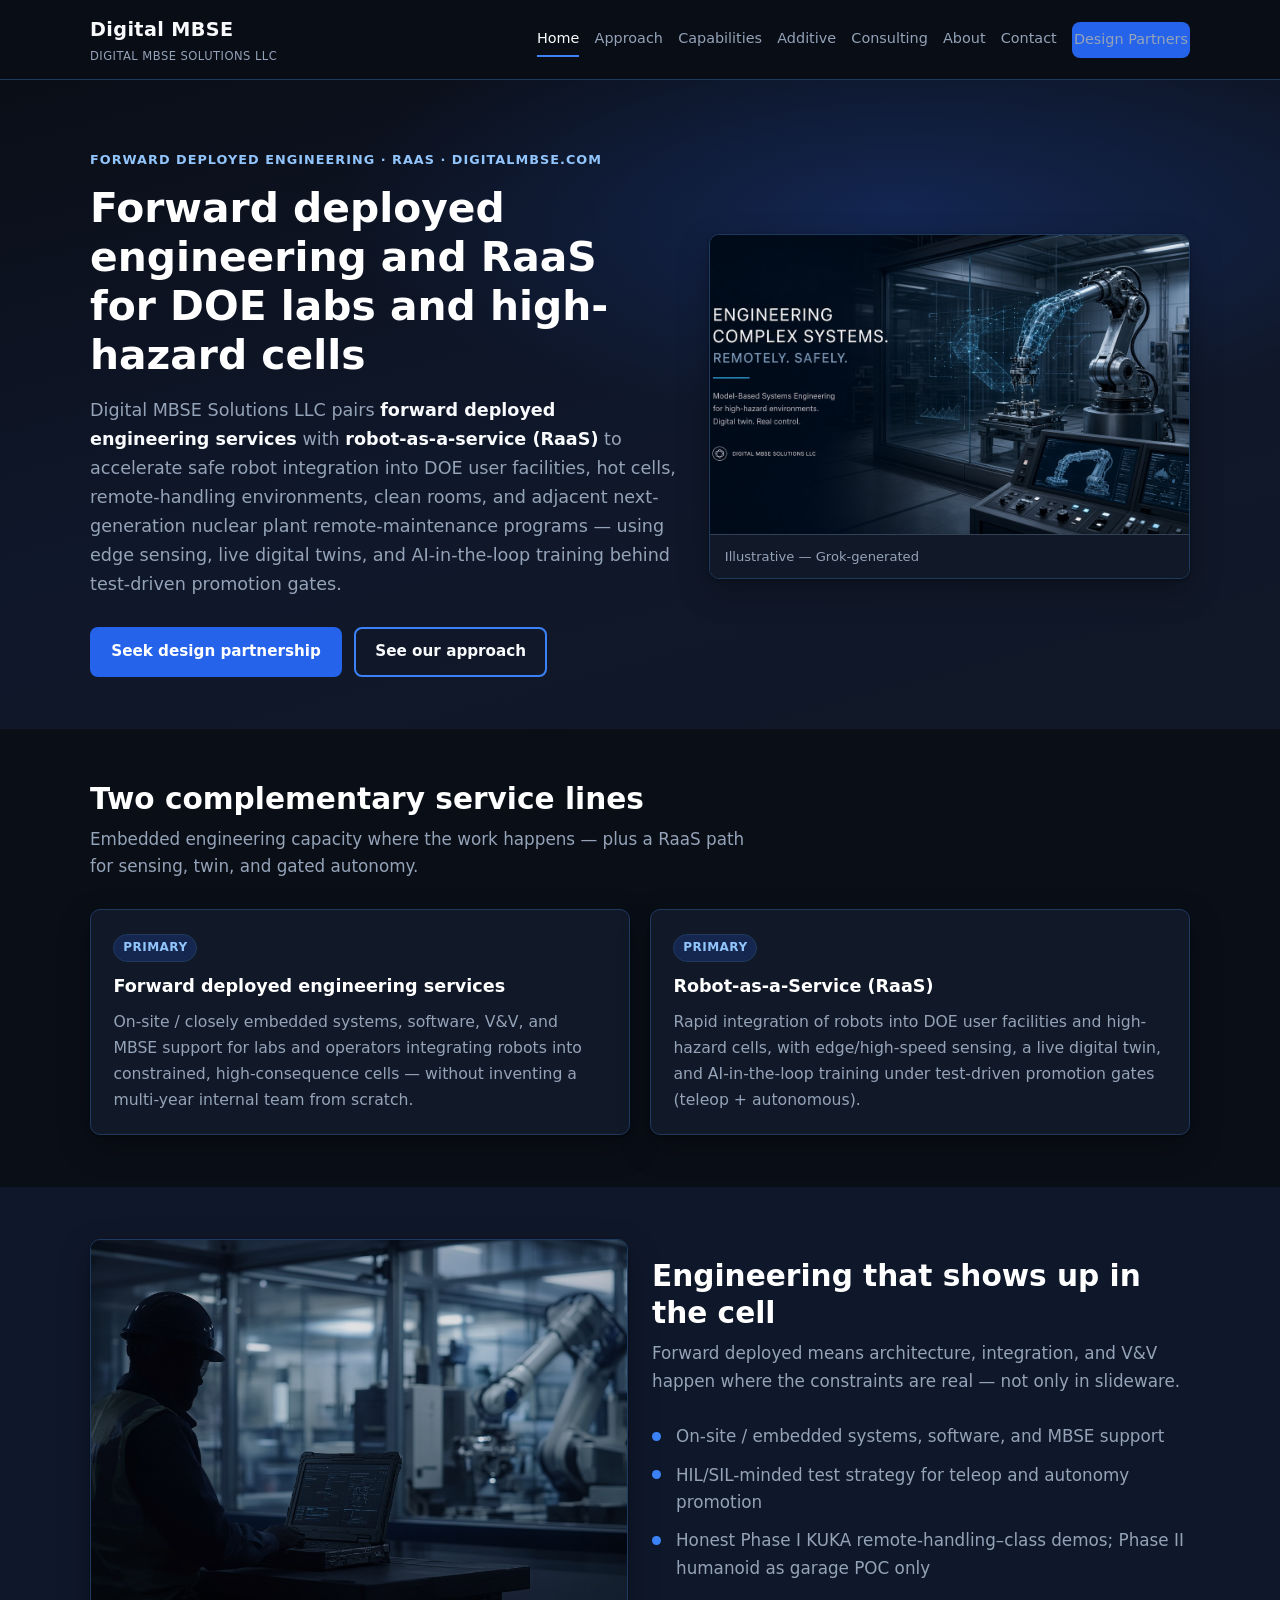
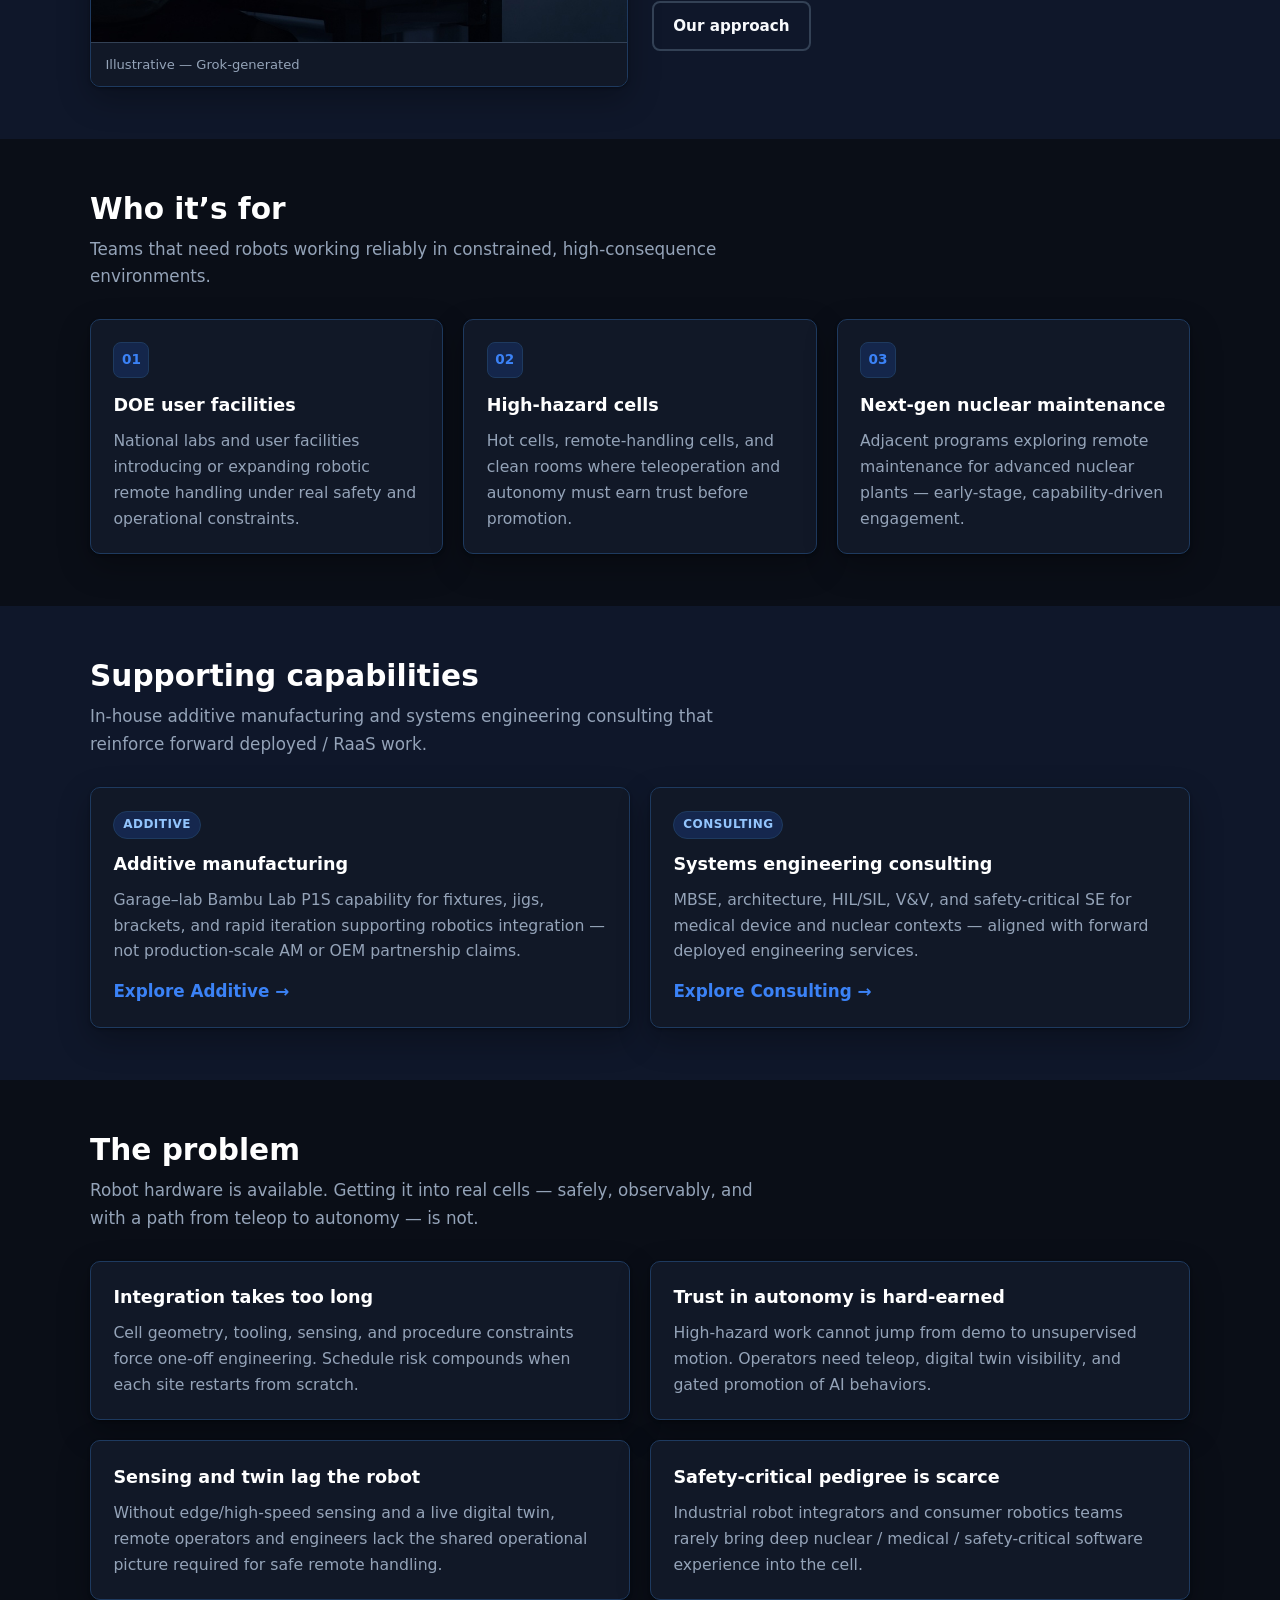
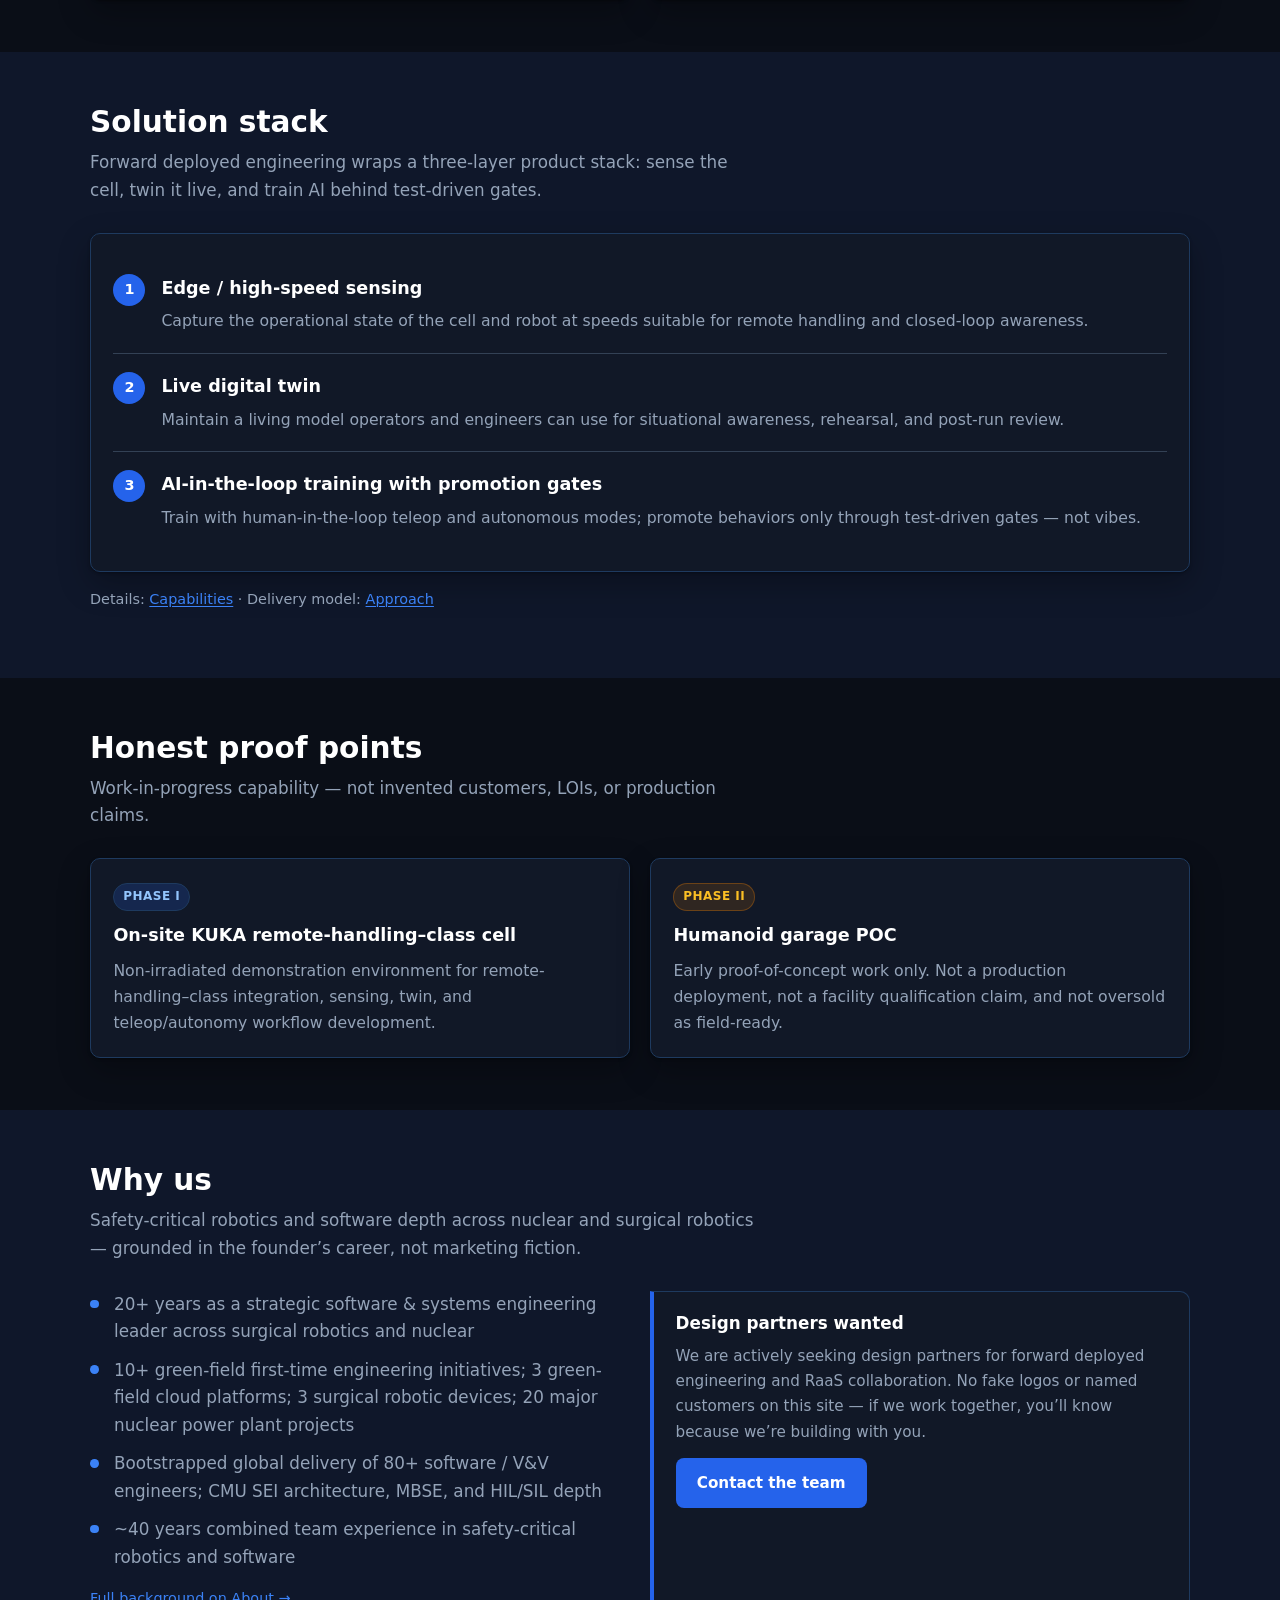
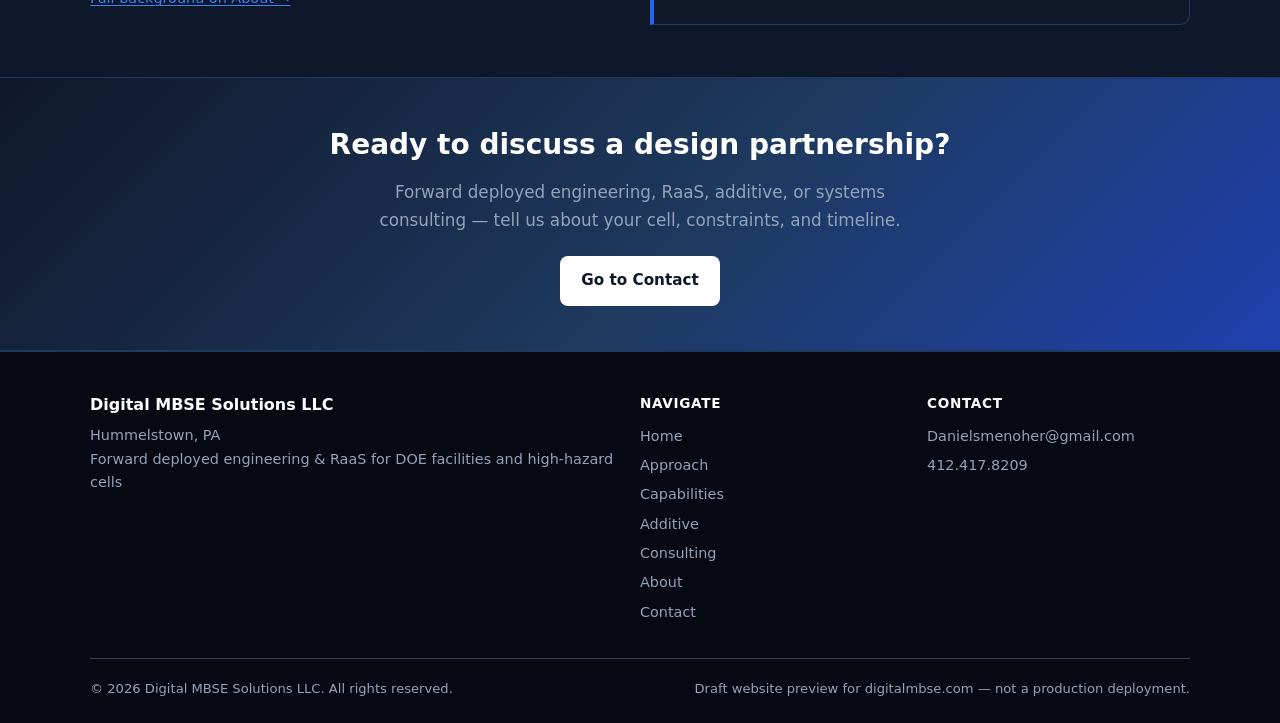
==== index.html @ e3343131 "Initial Digital MBSE Solutions site" ====
<!DOCTYPE html>
<html lang="en">
<head>
  <meta charset="utf-8">
  <meta name="viewport" content="width=device-width, initial-scale=1">
  <meta name="description" content="Digital MBSE Solutions LLC — forward deployed engineering services and robot-as-a-service for DOE user facilities and high-hazard cells.">
  <title>Digital MBSE | Forward Deployed Engineering &amp; RaaS</title>
  <link rel="stylesheet" href="css/styles.css">
</head>
<body>
  <a class="skip-link" href="#main">Skip to content</a>

  <header class="site-header">
    <div class="container header-inner">
      <a class="logo" href="index.html">
        <span class="logo-mark">Digital MBSE</span>
        <span class="logo-sub">Digital MBSE Solutions LLC</span>
      </a>
      <nav class="nav" aria-label="Primary">
        <a href="index.html" aria-current="page">Home</a>
        <a href="approach.html">Approach</a>
        <a href="capabilities.html">Capabilities</a>
        <a href="additive-manufacturing.html">Additive</a>
        <a href="systems-consulting.html">Consulting</a>
        <a href="about.html">About</a>
        <a href="contact.html">Contact</a>
        <a class="btn btn-primary btn-header" href="contact.html">Design Partners</a>
      </nav>
    </div>
  </header>

  <main id="main">
    <section class="hero">
      <div class="container hero-layout">
        <div>
          <p class="hero-eyebrow">Forward Deployed Engineering · RaaS · digitalmbse.com</p>
          <h1>Forward deployed engineering and RaaS for DOE labs and high-hazard cells</h1>
          <p class="hero-lead">
            Digital MBSE Solutions LLC pairs <strong>forward deployed engineering services</strong> with
            <strong>robot-as-a-service (RaaS)</strong> to accelerate safe robot integration into DOE user
            facilities, hot cells, remote-handling environments, clean rooms, and adjacent next-generation
            nuclear plant remote-maintenance programs — using edge sensing, live digital twins, and
            AI-in-the-loop training behind test-driven promotion gates.
          </p>
          <div class="hero-actions">
            <a class="btn btn-primary" href="contact.html">Seek design partnership</a>
            <a class="btn btn-secondary" href="approach.html">See our approach</a>
          </div>
        </div>
        <figure class="media">
          <img src="images/hero-raas-cell.png" alt="Illustrative remote-handling cell with robotic arm and sensing for RaaS integration">
          <figcaption>Illustrative — Grok-generated</figcaption>
        </figure>
      </div>
    </section>

    <section class="section" aria-labelledby="value-heading">
      <div class="container">
        <div class="section-header">
          <h2 id="value-heading">Two complementary service lines</h2>
          <p>Embedded engineering capacity where the work happens — plus a RaaS path for sensing, twin, and gated autonomy.</p>
        </div>
        <div class="grid-2">
          <article class="card">
            <span class="pill">Primary</span>
            <h3>Forward deployed engineering services</h3>
            <p>On-site / closely embedded systems, software, V&amp;V, and MBSE support for labs and operators integrating robots into constrained, high-consequence cells — without inventing a multi-year internal team from scratch.</p>
          </article>
          <article class="card">
            <span class="pill">Primary</span>
            <h3>Robot-as-a-Service (RaaS)</h3>
            <p>Rapid integration of robots into DOE user facilities and high-hazard cells, with edge/high-speed sensing, a live digital twin, and AI-in-the-loop training under test-driven promotion gates (teleop + autonomous).</p>
          </article>
        </div>
      </div>
    </section>

    <section class="section section-alt" aria-labelledby="fde-heading">
      <div class="container media-split">
        <figure class="media media-tall">
          <img src="images/forward-deployed-engineering.png" alt="Illustrative forward deployed engineer working alongside operators at a robotics cell">
          <figcaption>Illustrative — Grok-generated</figcaption>
        </figure>
        <div>
          <div class="section-header">
            <h2 id="fde-heading">Engineering that shows up in the cell</h2>
            <p>Forward deployed means architecture, integration, and V&amp;V happen where the constraints are real — not only in slideware.</p>
          </div>
          <ul class="list-check">
            <li>On-site / embedded systems, software, and MBSE support</li>
            <li>HIL/SIL-minded test strategy for teleop and autonomy promotion</li>
            <li>Honest Phase I KUKA remote-handling–class demos; Phase II humanoid as garage POC only</li>
          </ul>
          <p style="margin-top:1.15rem;"><a class="btn btn-outline" href="approach.html">Our approach</a></p>
        </div>
      </div>
    </section>

    <section class="section" aria-labelledby="who-heading">
      <div class="container">
        <div class="section-header">
          <h2 id="who-heading">Who it’s for</h2>
          <p>Teams that need robots working reliably in constrained, high-consequence environments.</p>
        </div>
        <div class="grid-3">
          <article class="card">
            <div class="card-icon" aria-hidden="true">01</div>
            <h3>DOE user facilities</h3>
            <p>National labs and user facilities introducing or expanding robotic remote handling under real safety and operational constraints.</p>
          </article>
          <article class="card">
            <div class="card-icon" aria-hidden="true">02</div>
            <h3>High-hazard cells</h3>
            <p>Hot cells, remote-handling cells, and clean rooms where teleoperation and autonomy must earn trust before promotion.</p>
          </article>
          <article class="card">
            <div class="card-icon" aria-hidden="true">03</div>
            <h3>Next-gen nuclear maintenance</h3>
            <p>Adjacent programs exploring remote maintenance for advanced nuclear plants — early-stage, capability-driven engagement.</p>
          </article>
        </div>
      </div>
    </section>

    <section class="section section-alt" aria-labelledby="extend-heading">
      <div class="container">
        <div class="section-header">
          <h2 id="extend-heading">Supporting capabilities</h2>
          <p>In-house additive manufacturing and systems engineering consulting that reinforce forward deployed / RaaS work.</p>
        </div>
        <div class="grid-2">
          <article class="card">
            <span class="pill">Additive</span>
            <h3>Additive manufacturing</h3>
            <p>Garage–lab Bambu Lab P1S capability for fixtures, jigs, brackets, and rapid iteration supporting robotics integration — not production-scale AM or OEM partnership claims.</p>
            <a class="card-link" href="additive-manufacturing.html">Explore Additive →</a>
          </article>
          <article class="card">
            <span class="pill">Consulting</span>
            <h3>Systems engineering consulting</h3>
            <p>MBSE, architecture, HIL/SIL, V&amp;V, and safety-critical SE for medical device and nuclear contexts — aligned with forward deployed engineering services.</p>
            <a class="card-link" href="systems-consulting.html">Explore Consulting →</a>
          </article>
        </div>
      </div>
    </section>

    <section class="section" aria-labelledby="problem-heading">
      <div class="container">
        <div class="section-header">
          <h2 id="problem-heading">The problem</h2>
          <p>Robot hardware is available. Getting it into real cells — safely, observably, and with a path from teleop to autonomy — is not.</p>
        </div>
        <div class="grid-2">
          <div class="card">
            <h3>Integration takes too long</h3>
            <p>Cell geometry, tooling, sensing, and procedure constraints force one-off engineering. Schedule risk compounds when each site restarts from scratch.</p>
          </div>
          <div class="card">
            <h3>Trust in autonomy is hard-earned</h3>
            <p>High-hazard work cannot jump from demo to unsupervised motion. Operators need teleop, digital twin visibility, and gated promotion of AI behaviors.</p>
          </div>
          <div class="card">
            <h3>Sensing and twin lag the robot</h3>
            <p>Without edge/high-speed sensing and a live digital twin, remote operators and engineers lack the shared operational picture required for safe remote handling.</p>
          </div>
          <div class="card">
            <h3>Safety-critical pedigree is scarce</h3>
            <p>Industrial robot integrators and consumer robotics teams rarely bring deep nuclear / medical / safety-critical software experience into the cell.</p>
          </div>
        </div>
      </div>
    </section>

    <section class="section section-alt" aria-labelledby="solution-heading">
      <div class="container">
        <div class="section-header">
          <h2 id="solution-heading">Solution stack</h2>
          <p>Forward deployed engineering wraps a three-layer product stack: sense the cell, twin it live, and train AI behind test-driven gates.</p>
        </div>
        <div class="card">
          <div class="stack-row">
            <div class="stack-num">1</div>
            <div>
              <h3>Edge / high-speed sensing</h3>
              <p>Capture the operational state of the cell and robot at speeds suitable for remote handling and closed-loop awareness.</p>
            </div>
          </div>
          <div class="stack-row">
            <div class="stack-num">2</div>
            <div>
              <h3>Live digital twin</h3>
              <p>Maintain a living model operators and engineers can use for situational awareness, rehearsal, and post-run review.</p>
            </div>
          </div>
          <div class="stack-row">
            <div class="stack-num">3</div>
            <div>
              <h3>AI-in-the-loop training with promotion gates</h3>
              <p>Train with human-in-the-loop teleop and autonomous modes; promote behaviors only through test-driven gates — not vibes.</p>
            </div>
          </div>
        </div>
        <p class="muted small" style="margin-top:1rem;">
          Details: <a href="capabilities.html">Capabilities</a> · Delivery model: <a href="approach.html">Approach</a>
        </p>
      </div>
    </section>

    <section class="section" aria-labelledby="proof-heading">
      <div class="container">
        <div class="section-header">
          <h2 id="proof-heading">Honest proof points</h2>
          <p>Work-in-progress capability — not invented customers, LOIs, or production claims.</p>
        </div>
        <div class="grid-2">
          <article class="card">
            <span class="pill">Phase I</span>
            <h3>On-site KUKA remote-handling–class cell</h3>
            <p>Non-irradiated demonstration environment for remote-handling–class integration, sensing, twin, and teleop/autonomy workflow development.</p>
          </article>
          <article class="card">
            <span class="pill pill-amber">Phase II</span>
            <h3>Humanoid garage POC</h3>
            <p>Early proof-of-concept work only. Not a production deployment, not a facility qualification claim, and not oversold as field-ready.</p>
          </article>
        </div>
      </div>
    </section>

    <section class="section section-alt" aria-labelledby="why-heading">
      <div class="container">
        <div class="section-header">
          <h2 id="why-heading">Why us</h2>
          <p>Safety-critical robotics and software depth across nuclear and surgical robotics — grounded in the founder’s career, not marketing fiction.</p>
        </div>
        <div class="grid-2">
          <div>
            <ul class="list-check">
              <li>20+ years as a strategic software &amp; systems engineering leader across surgical robotics and nuclear</li>
              <li>10+ green-field first-time engineering initiatives; 3 green-field cloud platforms; 3 surgical robotic devices; 20 major nuclear power plant projects</li>
              <li>Bootstrapped global delivery of 80+ software / V&amp;V engineers; CMU SEI architecture, MBSE, and HIL/SIL depth</li>
              <li>~40 years combined team experience in safety-critical robotics and software</li>
            </ul>
            <p class="muted small" style="margin-top:1rem;"><a href="about.html">Full background on About →</a></p>
          </div>
          <div class="callout">
            <h3>Design partners wanted</h3>
            <p>We are actively seeking design partners for forward deployed engineering and RaaS collaboration. No fake logos or named customers on this site — if we work together, you’ll know because we’re building with you.</p>
            <p style="margin-top:0.85rem;"><a class="btn btn-primary" href="contact.html">Contact the team</a></p>
          </div>
        </div>
      </div>
    </section>

    <section class="cta-band" aria-labelledby="cta-heading">
      <div class="container">
        <h2 id="cta-heading">Ready to discuss a design partnership?</h2>
        <p>Forward deployed engineering, RaaS, additive, or systems consulting — tell us about your cell, constraints, and timeline.</p>
        <a class="btn btn-primary" href="contact.html">Go to Contact</a>
      </div>
    </section>
  </main>

  <footer class="site-footer">
    <div class="container">
      <div class="footer-grid">
        <div class="footer-brand">
          <strong>Digital MBSE Solutions LLC</strong>
          Hummelstown, PA<br>
          Forward deployed engineering &amp; RaaS for DOE facilities and high-hazard cells
        </div>
        <div>
          <p class="footer-heading">Navigate</p>
          <ul class="footer-nav">
            <li><a href="index.html">Home</a></li>
            <li><a href="approach.html">Approach</a></li>
            <li><a href="capabilities.html">Capabilities</a></li>
            <li><a href="additive-manufacturing.html">Additive</a></li>
            <li><a href="systems-consulting.html">Consulting</a></li>
            <li><a href="about.html">About</a></li>
            <li><a href="contact.html">Contact</a></li>
          </ul>
        </div>
        <div>
          <p class="footer-heading">Contact</p>
          <ul class="footer-nav">
            <li><a href="mailto:Danielsmenoher@gmail.com">Danielsmenoher@gmail.com</a></li>
            <li><a href="tel:+14124178209">412.417.8209</a></li>
          </ul>
        </div>
      </div>
      <div class="footer-bottom">
        <span>&copy; 2026 Digital MBSE Solutions LLC. All rights reserved.</span>
        <span>Draft website preview for digitalmbse.com — not a production deployment.</span>
      </div>
    </div>
  </footer>
</body>
</html>
---- css/styles.css ----
/* Digital MBSE Solutions LLC — blue / black / white B2B theme */
:root {
  --bg: #0a0e17;
  --bg-alt: #0f172a;
  --surface: #111827;
  --surface-raised: #1e293b;
  --text: #f8fafc;
  --text-muted: #94a3b8;
  --accent: #2563eb;
  --accent-bright: #3b82f6;
  --accent-hover: #1d4ed8;
  --border: #1e3a5f;
  --border-soft: #334155;
  --white: #ffffff;
  --radius: 10px;
  --shadow: 0 1px 3px rgba(0, 0, 0, 0.35), 0 12px 32px rgba(0, 0, 0, 0.28);
  --max: 1100px;
  --font: "Segoe UI", system-ui, -apple-system, BlinkMacSystemFont, "Helvetica Neue", Arial, sans-serif;
}

*, *::before, *::after { box-sizing: border-box; }

html { scroll-behavior: smooth; }

body {
  margin: 0;
  font-family: var(--font);
  color: var(--text);
  background: var(--bg);
  line-height: 1.65;
  font-size: 1.05rem;
  -webkit-font-smoothing: antialiased;
}

img { max-width: 100%; height: auto; display: block; }

a { color: var(--accent-bright); text-decoration-thickness: 1px; text-underline-offset: 2px; }
a:hover { color: #60a5fa; }

.skip-link {
  position: absolute;
  left: -9999px;
  top: 0;
  background: var(--accent);
  color: var(--white);
  padding: 0.5rem 1rem;
  z-index: 1000;
}
.skip-link:focus { left: 1rem; top: 1rem; }

.container {
  width: min(100% - 2rem, var(--max));
  margin-inline: auto;
}

/* Header */
.site-header {
  background: rgba(10, 14, 23, 0.92);
  backdrop-filter: blur(10px);
  color: var(--text);
  position: sticky;
  top: 0;
  z-index: 100;
  border-bottom: 1px solid var(--border);
}

.header-inner {
  display: flex;
  align-items: center;
  justify-content: space-between;
  gap: 1rem;
  padding: 0.85rem 0;
  flex-wrap: wrap;
}

.logo {
  display: flex;
  flex-direction: column;
  gap: 0.1rem;
  text-decoration: none;
  color: var(--text);
}
.logo:hover { color: var(--text); }
.logo-mark {
  font-weight: 700;
  font-size: 1.2rem;
  letter-spacing: 0.02em;
}
.logo-sub {
  font-size: 0.72rem;
  color: var(--text-muted);
  letter-spacing: 0.04em;
  text-transform: uppercase;
}

.nav {
  display: flex;
  align-items: center;
  gap: 0.25rem 0.95rem;
  flex-wrap: wrap;
}
.nav a {
  color: var(--text-muted);
  text-decoration: none;
  font-size: 0.9rem;
  font-weight: 500;
  padding: 0.25rem 0;
  border-bottom: 2px solid transparent;
}
.nav a:hover,
.nav a[aria-current="page"] {
  color: var(--text);
  border-bottom-color: var(--accent-bright);
}

.btn {
  display: inline-flex;
  align-items: center;
  justify-content: center;
  gap: 0.4rem;
  padding: 0.65rem 1.2rem;
  border-radius: 8px;
  font-weight: 600;
  font-size: 0.95rem;
  text-decoration: none;
  border: 2px solid transparent;
  cursor: pointer;
  transition: background 0.15s, color 0.15s, border-color 0.15s;
  font-family: inherit;
}
.btn-primary {
  background: var(--accent);
  color: var(--white);
}
.btn-primary:hover {
  background: var(--accent-hover);
  color: var(--white);
}
.btn-secondary {
  background: transparent;
  color: var(--text);
  border-color: var(--accent-bright);
}
.btn-secondary:hover {
  background: rgba(59, 130, 246, 0.12);
  color: var(--text);
  border-color: #60a5fa;
}
.btn-outline {
  background: transparent;
  color: var(--text);
  border-color: var(--border-soft);
}
.btn-outline:hover {
  border-color: var(--accent-bright);
  color: var(--accent-bright);
}
.btn-header {
  padding: 0.45rem 0.9rem;
  font-size: 0.85rem;
}

/* Hero */
.hero {
  background:
    radial-gradient(ellipse 80% 60% at 70% 20%, rgba(37, 99, 235, 0.22), transparent 55%),
    linear-gradient(165deg, #0a0e17 0%, #0f172a 50%, #111827 100%);
  color: var(--text);
  padding: 3.5rem 0 3.25rem;
}
.hero-layout {
  display: grid;
  grid-template-columns: 1.1fr 0.9fr;
  gap: 2rem;
  align-items: center;
}
.hero-eyebrow {
  display: inline-block;
  font-size: 0.8rem;
  font-weight: 600;
  letter-spacing: 0.08em;
  text-transform: uppercase;
  color: #93c5fd;
  margin-bottom: 0.85rem;
}
.hero h1 {
  margin: 0 0 1rem;
  font-size: clamp(1.85rem, 4vw, 2.55rem);
  line-height: 1.2;
  font-weight: 700;
  color: var(--white);
  max-width: 20ch;
}
.hero-lead {
  font-size: 1.1rem;
  color: var(--text-muted);
  max-width: 42rem;
  margin: 0 0 1.75rem;
}
.hero-lead strong { color: var(--text); }
.hero-actions {
  display: flex;
  flex-wrap: wrap;
  gap: 0.75rem;
}

/* Media / figures */
.media {
  margin: 0;
  background: var(--surface);
  border: 1px solid var(--border);
  border-radius: var(--radius);
  overflow: hidden;
  box-shadow: var(--shadow);
}
.media img {
  width: 100%;
  height: auto;
  display: block;
  object-fit: cover;
  aspect-ratio: 16 / 10;
  background: var(--surface-raised);
}
.media figcaption {
  padding: 0.65rem 0.9rem;
  font-size: 0.82rem;
  color: var(--text-muted);
  border-top: 1px solid var(--border-soft);
  background: var(--surface);
}
.media-tall img { aspect-ratio: 4 / 3; }
.media-square img { aspect-ratio: 1 / 1; }

.gallery {
  display: grid;
  grid-template-columns: repeat(3, 1fr);
  gap: 1.15rem;
}
.gallery .media img { aspect-ratio: 4 / 3; }

.media-split {
  display: grid;
  grid-template-columns: 1fr 1fr;
  gap: 1.5rem;
  align-items: center;
}
.media-split.reverse > :first-child { order: 2; }

/* Sections */
.section {
  padding: 3.25rem 0;
}
.section-alt { background: var(--bg-alt); }
.section-surface { background: var(--surface); }

.section-header {
  margin-bottom: 1.75rem;
  max-width: 42rem;
}
.section-header h2 {
  margin: 0 0 0.5rem;
  font-size: clamp(1.45rem, 2.5vw, 1.85rem);
  color: var(--white);
  line-height: 1.25;
}
.section-header p {
  margin: 0;
  color: var(--text-muted);
}

.muted { color: var(--text-muted); }
.small { font-size: 0.9rem; }

/* Cards / grids */
.grid-2 {
  display: grid;
  grid-template-columns: repeat(2, 1fr);
  gap: 1.25rem;
}
.grid-3 {
  display: grid;
  grid-template-columns: repeat(3, 1fr);
  gap: 1.25rem;
}

.card {
  background: var(--surface);
  border: 1px solid var(--border);
  border-radius: var(--radius);
  padding: 1.35rem 1.4rem;
  box-shadow: var(--shadow);
}
.card h3 {
  margin: 0 0 0.5rem;
  font-size: 1.1rem;
  color: var(--white);
}
.card p { margin: 0; color: var(--text-muted); font-size: 0.98rem; }
.card a.card-link {
  display: inline-block;
  margin-top: 0.85rem;
  font-weight: 600;
  text-decoration: none;
}
.card a.card-link:hover { text-decoration: underline; }
.card .card-icon {
  width: 2.25rem;
  height: 2.25rem;
  border-radius: 8px;
  background: rgba(37, 99, 235, 0.18);
  color: var(--accent-bright);
  display: flex;
  align-items: center;
  justify-content: center;
  font-weight: 700;
  font-size: 0.85rem;
  margin-bottom: 0.85rem;
  border: 1px solid var(--border);
}

.list-check {
  list-style: none;
  padding: 0;
  margin: 0;
}
.list-check li {
  position: relative;
  padding-left: 1.5rem;
  margin-bottom: 0.65rem;
  color: var(--text-muted);
}
.list-check li::before {
  content: "";
  position: absolute;
  left: 0;
  top: 0.55rem;
  width: 0.55rem;
  height: 0.55rem;
  border-radius: 50%;
  background: var(--accent-bright);
}

.pill {
  display: inline-block;
  font-size: 0.75rem;
  font-weight: 600;
  letter-spacing: 0.04em;
  text-transform: uppercase;
  padding: 0.2rem 0.55rem;
  border-radius: 999px;
  background: rgba(37, 99, 235, 0.2);
  color: #93c5fd;
  margin-bottom: 0.65rem;
  border: 1px solid var(--border);
}
.pill-amber {
  background: rgba(217, 119, 6, 0.15);
  color: #fbbf24;
  border-color: rgba(217, 119, 6, 0.35);
}

.callout {
  border-left: 4px solid var(--accent);
  background: var(--surface);
  padding: 1.15rem 1.35rem;
  border-radius: 0 var(--radius) var(--radius) 0;
  border: 1px solid var(--border);
  border-left-width: 4px;
  border-left-color: var(--accent);
}
.callout.caution {
  border-left-color: #d97706;
  background: rgba(217, 119, 6, 0.08);
}
.callout h3 {
  margin: 0 0 0.4rem;
  font-size: 1.05rem;
  color: var(--white);
}
.callout p { margin: 0; color: var(--text-muted); font-size: 0.95rem; }

.stack-row {
  display: grid;
  grid-template-columns: auto 1fr;
  gap: 1rem;
  align-items: start;
  padding: 1.15rem 0;
  border-bottom: 1px solid var(--border-soft);
}
.stack-row:last-child { border-bottom: none; }
.stack-num {
  width: 2rem;
  height: 2rem;
  border-radius: 50%;
  background: var(--accent);
  color: var(--white);
  display: flex;
  align-items: center;
  justify-content: center;
  font-weight: 700;
  font-size: 0.9rem;
  flex-shrink: 0;
}
.stack-row h3 { margin: 0 0 0.35rem; font-size: 1.1rem; color: var(--white); }
.stack-row p { margin: 0; color: var(--text-muted); }

.cta-band {
  background: linear-gradient(135deg, #0f172a 0%, #1e3a5f 55%, #1e40af 100%);
  color: var(--text);
  padding: 2.75rem 0;
  text-align: center;
  border-top: 1px solid var(--border);
  border-bottom: 1px solid var(--border);
}
.cta-band h2 {
  margin: 0 0 0.65rem;
  font-size: clamp(1.35rem, 2.5vw, 1.75rem);
  color: var(--white);
}
.cta-band p {
  margin: 0 auto 1.35rem;
  max-width: 36rem;
  color: var(--text-muted);
}
.cta-band .btn-primary {
  background: var(--white);
  color: #0f172a;
}
.cta-band .btn-primary:hover {
  background: #e2e8f0;
  color: #0a0e17;
}

/* Page hero (inner pages) */
.page-hero {
  background:
    radial-gradient(ellipse 70% 80% at 90% 10%, rgba(37, 99, 235, 0.18), transparent 50%),
    var(--bg-alt);
  color: var(--text);
  padding: 2.5rem 0 2rem;
  border-bottom: 1px solid var(--border);
}
.page-hero h1 {
  margin: 0 0 0.5rem;
  font-size: clamp(1.6rem, 3vw, 2.1rem);
  color: var(--white);
}
.page-hero p {
  margin: 0;
  color: var(--text-muted);
  max-width: 42rem;
}

/* Contact form */
.contact-grid {
  display: grid;
  grid-template-columns: 1.2fr 0.8fr;
  gap: 1.5rem;
  align-items: start;
}
.form-card label {
  display: block;
  font-weight: 600;
  font-size: 0.9rem;
  margin-bottom: 0.35rem;
  color: var(--text);
}
.form-card .field { margin-bottom: 1rem; }
.form-card input,
.form-card textarea,
.form-card select {
  width: 100%;
  padding: 0.65rem 0.75rem;
  border: 1px solid var(--border-soft);
  border-radius: 8px;
  font: inherit;
  background: var(--bg);
  color: var(--text);
}
.form-card input:focus,
.form-card textarea:focus,
.form-card select:focus {
  outline: 2px solid var(--accent-bright);
  outline-offset: 1px;
  border-color: var(--accent);
}
.form-card textarea { min-height: 140px; resize: vertical; }
.form-card select option { background: var(--surface); color: var(--text); }
.form-note {
  font-size: 0.85rem;
  color: var(--text-muted);
  margin-top: 0.75rem;
}

.contact-details dt {
  font-weight: 600;
  color: var(--text);
  font-size: 0.85rem;
  margin-top: 1rem;
}
.contact-details dt:first-child { margin-top: 0; }
.contact-details dd {
  margin: 0.2rem 0 0;
  color: var(--text-muted);
}
.contact-details a { text-decoration: none; }
.contact-details a:hover { text-decoration: underline; }

/* Footer */
.site-footer {
  background: #060912;
  color: var(--text-muted);
  padding: 2.5rem 0 1.5rem;
  font-size: 0.9rem;
  border-top: 1px solid var(--border);
}
.footer-grid {
  display: grid;
  grid-template-columns: 2fr 1fr 1fr;
  gap: 1.5rem;
  margin-bottom: 1.75rem;
}
.footer-brand strong {
  display: block;
  color: var(--white);
  font-size: 1rem;
  margin-bottom: 0.35rem;
}
.footer-nav {
  list-style: none;
  padding: 0;
  margin: 0;
}
.footer-nav a {
  color: var(--text-muted);
  text-decoration: none;
}
.footer-nav a:hover { color: var(--white); }
.footer-nav li { margin-bottom: 0.35rem; }
.footer-heading {
  color: var(--white);
  font-weight: 600;
  font-size: 0.85rem;
  text-transform: uppercase;
  letter-spacing: 0.05em;
  margin: 0 0 0.65rem;
}
.footer-bottom {
  border-top: 1px solid var(--border-soft);
  padding-top: 1.15rem;
  display: flex;
  flex-wrap: wrap;
  gap: 0.5rem 1.5rem;
  justify-content: space-between;
  font-size: 0.82rem;
}

.prose h2 {
  color: var(--white);
  margin-top: 2rem;
  margin-bottom: 0.65rem;
}
.prose h2:first-child { margin-top: 0; }
.prose p { color: var(--text-muted); }
.prose ul { color: var(--text-muted); padding-left: 1.25rem; }
.prose li { margin-bottom: 0.4rem; }
.prose strong { color: var(--text); }

@media (max-width: 960px) {
  .hero-layout,
  .media-split,
  .media-split.reverse > :first-child { grid-template-columns: 1fr; order: initial; }
  .media-split.reverse > :first-child { order: 0; }
  .gallery { grid-template-columns: 1fr; }
}

@media (max-width: 860px) {
  .grid-3 { grid-template-columns: 1fr; }
  .grid-2 { grid-template-columns: 1fr; }
  .contact-grid { grid-template-columns: 1fr; }
  .footer-grid { grid-template-columns: 1fr; }
  .hero h1 { max-width: none; }
  .gallery { grid-template-columns: 1fr; }
}

@media (min-width: 641px) and (max-width: 960px) {
  .gallery { grid-template-columns: repeat(2, 1fr); }
}

@media (max-width: 640px) {
  .header-inner { flex-direction: column; align-items: flex-start; }
  .nav { width: 100%; }
}
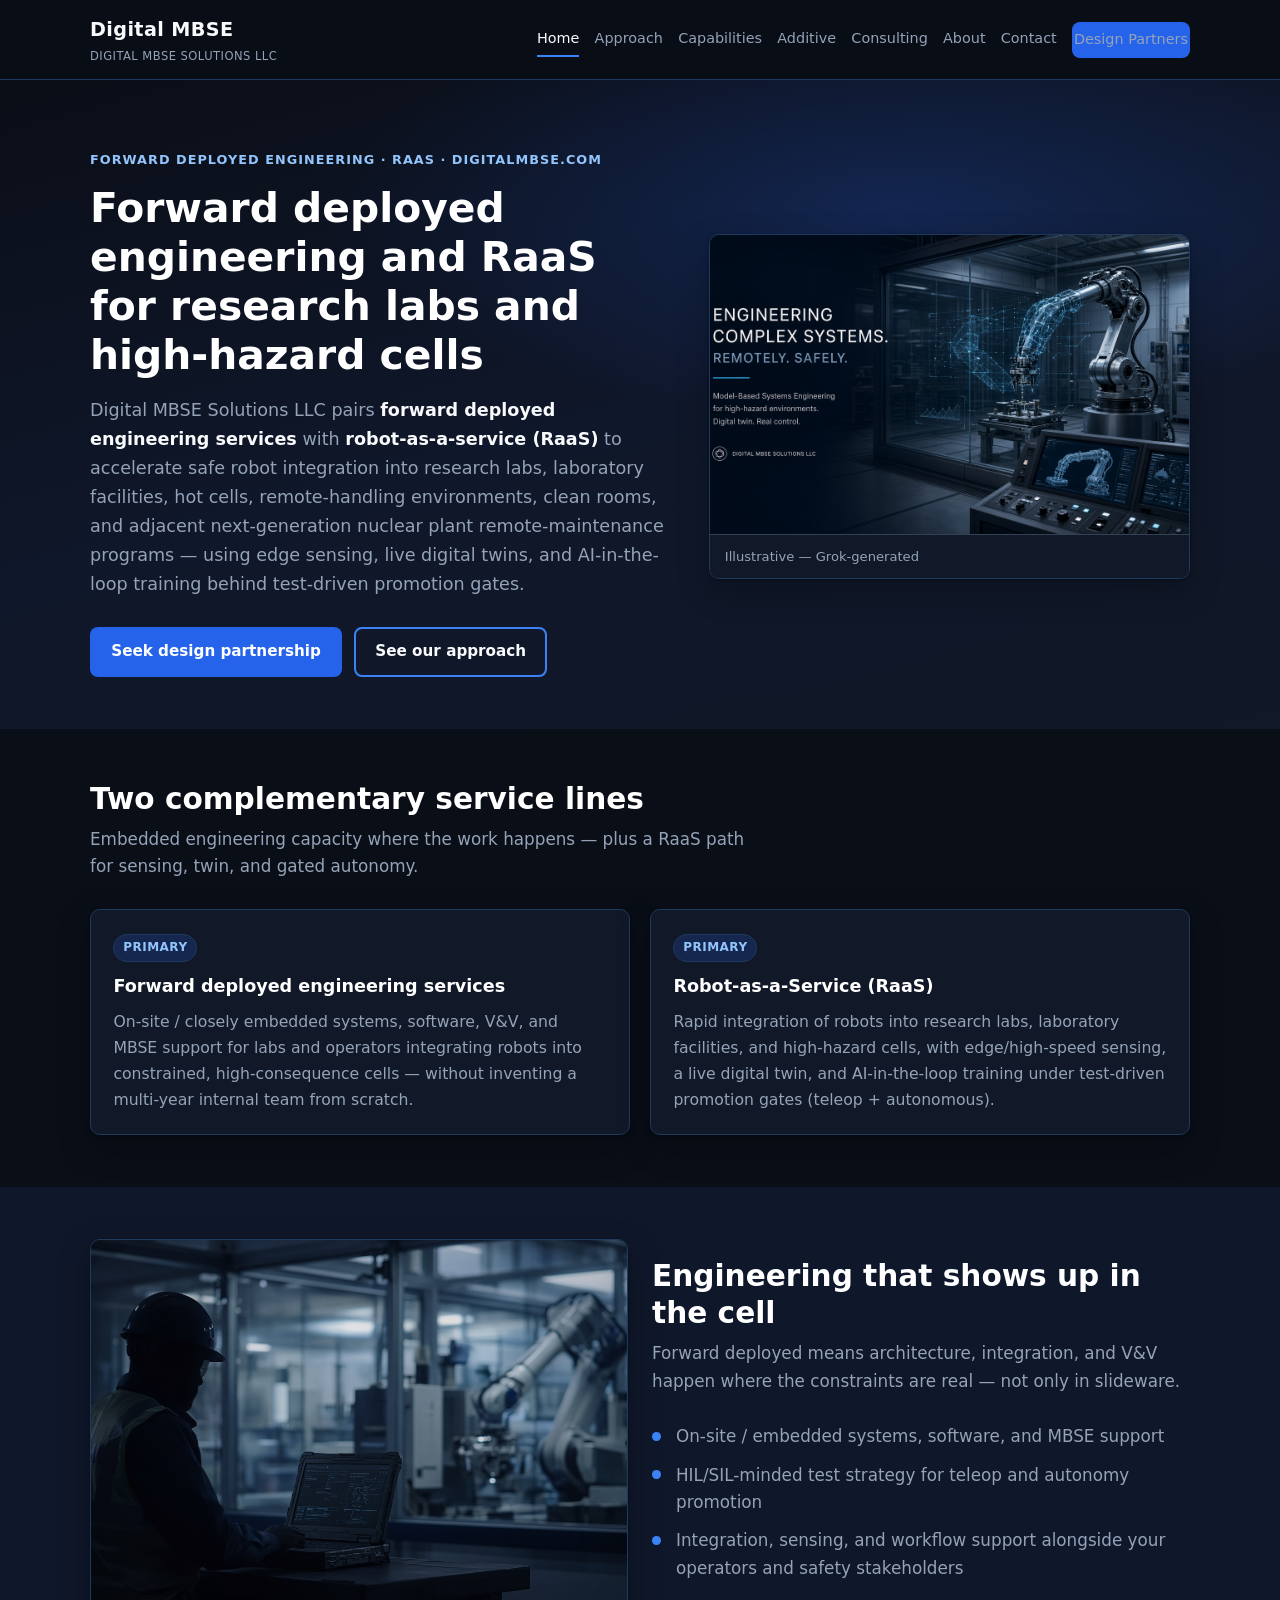
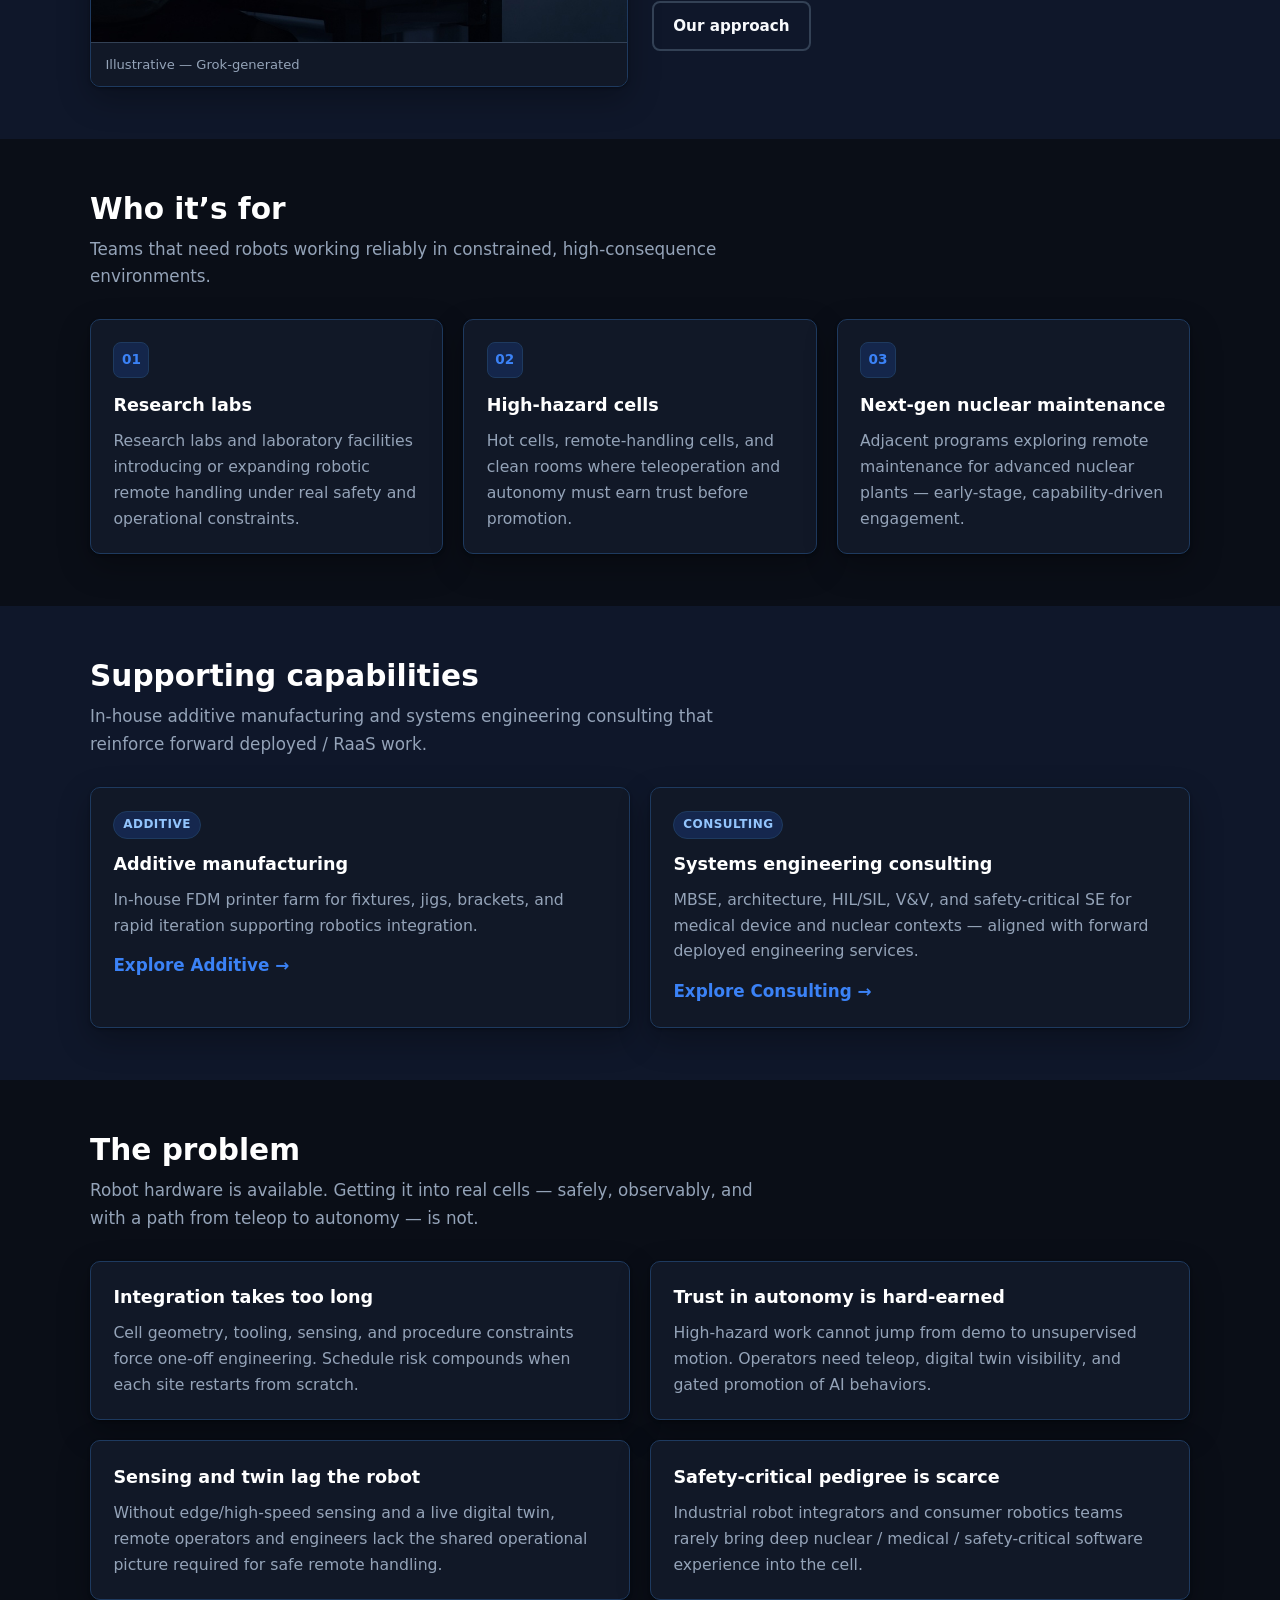
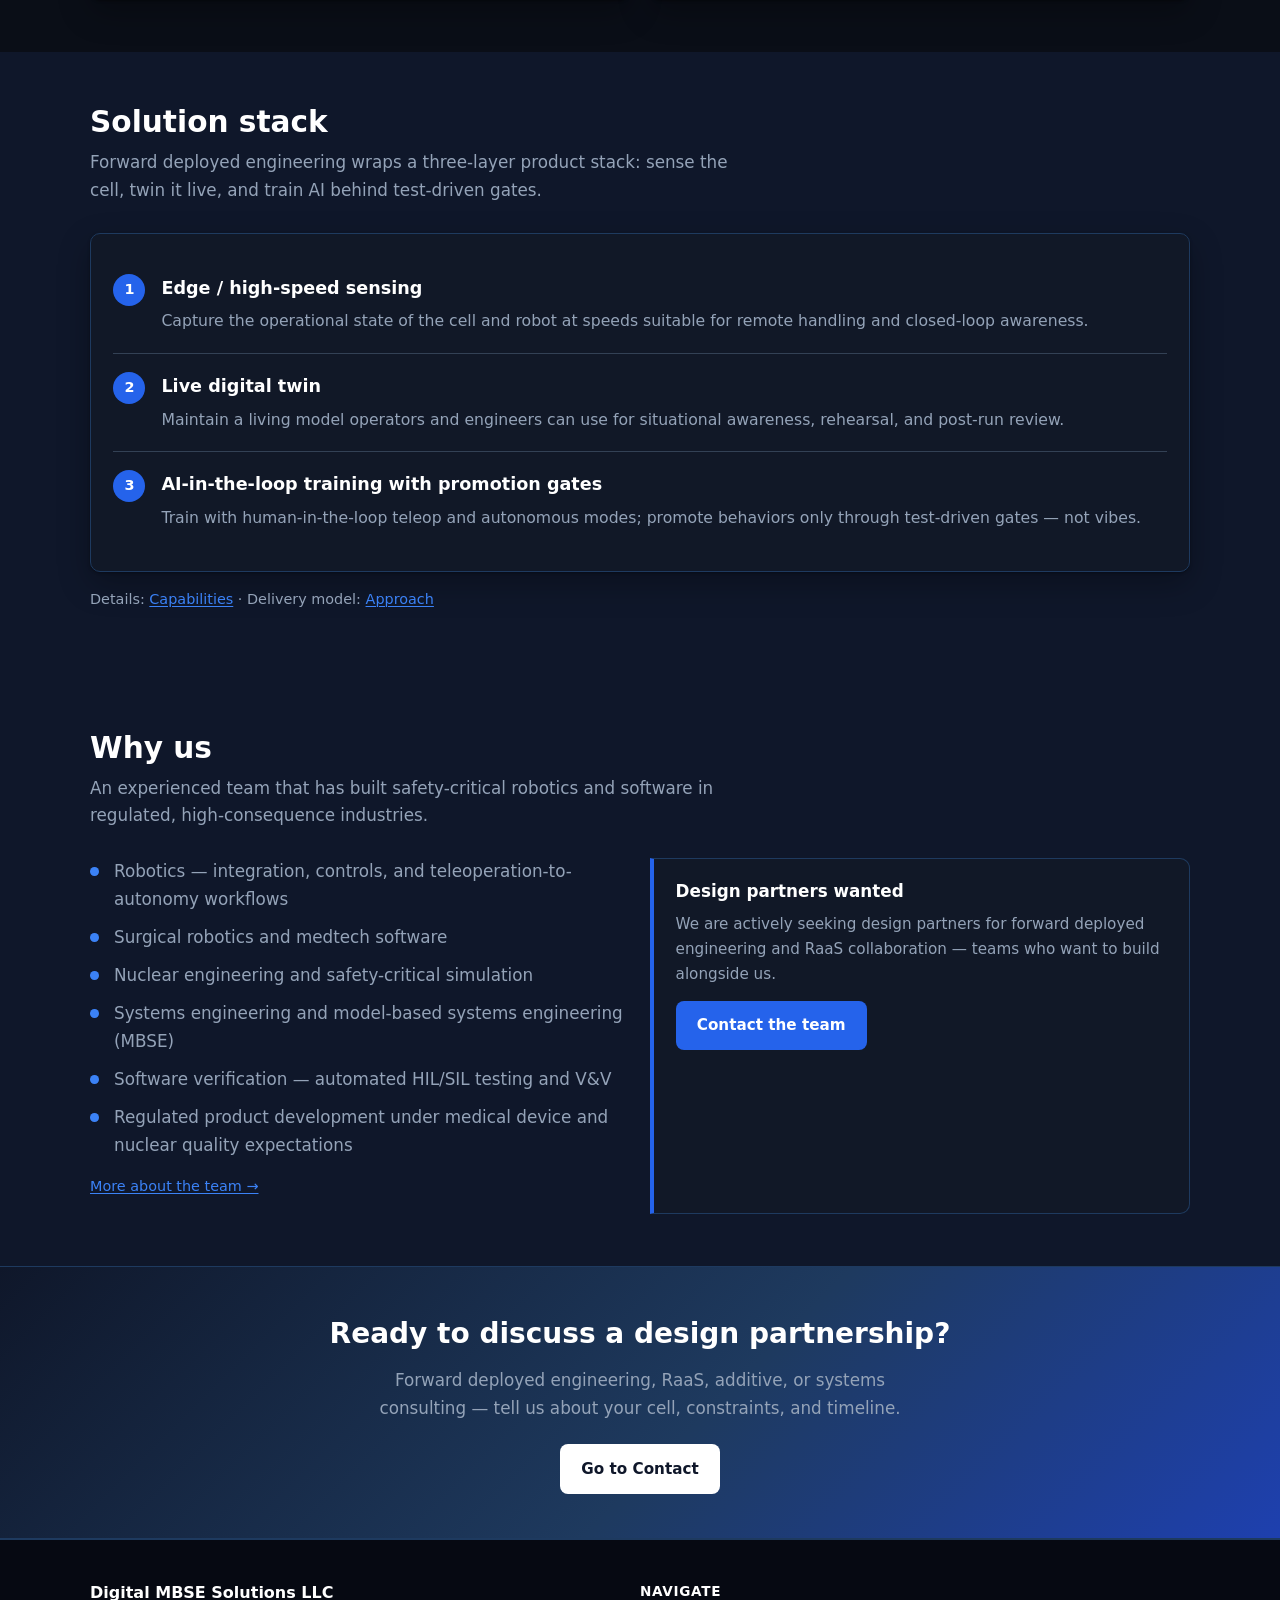
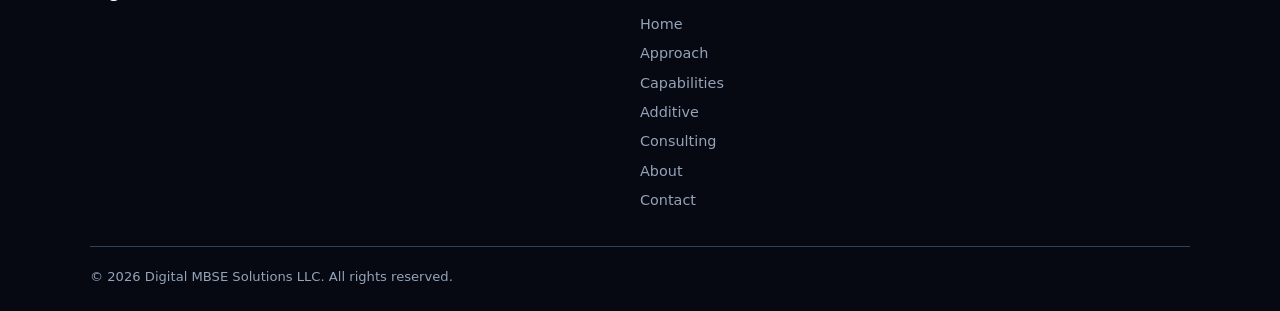
==== commit c5390556: "Remove personal contact info, DOE references, plan/pitch and proof-point content, product names/stat" ====
--- a/index.html
+++ b/index.html
@@ -3,7 +3,7 @@
 <head>
   <meta charset="utf-8">
   <meta name="viewport" content="width=device-width, initial-scale=1">
-  <meta name="description" content="Digital MBSE Solutions LLC — forward deployed engineering services and robot-as-a-service for DOE user facilities and high-hazard cells.">
+  <meta name="description" content="Digital MBSE Solutions LLC — forward deployed engineering services and robot-as-a-service for research labs, laboratory facilities, and high-hazard cells.">
   <title>Digital MBSE | Forward Deployed Engineering &amp; RaaS</title>
   <link rel="stylesheet" href="css/styles.css">
 </head>
@@ -34,11 +34,11 @@
       <div class="container hero-layout">
         <div>
           <p class="hero-eyebrow">Forward Deployed Engineering · RaaS · digitalmbse.com</p>
-          <h1>Forward deployed engineering and RaaS for DOE labs and high-hazard cells</h1>
+          <h1>Forward deployed engineering and RaaS for research labs and high-hazard cells</h1>
           <p class="hero-lead">
             Digital MBSE Solutions LLC pairs <strong>forward deployed engineering services</strong> with
-            <strong>robot-as-a-service (RaaS)</strong> to accelerate safe robot integration into DOE user
-            facilities, hot cells, remote-handling environments, clean rooms, and adjacent next-generation
+            <strong>robot-as-a-service (RaaS)</strong> to accelerate safe robot integration into research labs,
+            laboratory facilities, hot cells, remote-handling environments, clean rooms, and adjacent next-generation
             nuclear plant remote-maintenance programs — using edge sensing, live digital twins, and
             AI-in-the-loop training behind test-driven promotion gates.
           </p>
@@ -69,7 +69,7 @@
           <article class="card">
             <span class="pill">Primary</span>
             <h3>Robot-as-a-Service (RaaS)</h3>
-            <p>Rapid integration of robots into DOE user facilities and high-hazard cells, with edge/high-speed sensing, a live digital twin, and AI-in-the-loop training under test-driven promotion gates (teleop + autonomous).</p>
+            <p>Rapid integration of robots into research labs, laboratory facilities, and high-hazard cells, with edge/high-speed sensing, a live digital twin, and AI-in-the-loop training under test-driven promotion gates (teleop + autonomous).</p>
           </article>
         </div>
       </div>
@@ -89,7 +89,7 @@
           <ul class="list-check">
             <li>On-site / embedded systems, software, and MBSE support</li>
             <li>HIL/SIL-minded test strategy for teleop and autonomy promotion</li>
-            <li>Honest Phase I KUKA remote-handling–class demos; Phase II humanoid as garage POC only</li>
+            <li>Integration, sensing, and workflow support alongside your operators and safety stakeholders</li>
           </ul>
           <p style="margin-top:1.15rem;"><a class="btn btn-outline" href="approach.html">Our approach</a></p>
         </div>
@@ -105,8 +105,8 @@
         <div class="grid-3">
           <article class="card">
             <div class="card-icon" aria-hidden="true">01</div>
-            <h3>DOE user facilities</h3>
-            <p>National labs and user facilities introducing or expanding robotic remote handling under real safety and operational constraints.</p>
+            <h3>Research labs</h3>
+            <p>Research labs and laboratory facilities introducing or expanding robotic remote handling under real safety and operational constraints.</p>
           </article>
           <article class="card">
             <div class="card-icon" aria-hidden="true">02</div>
@@ -132,7 +132,7 @@
           <article class="card">
             <span class="pill">Additive</span>
             <h3>Additive manufacturing</h3>
-            <p>Garage–lab Bambu Lab P1S capability for fixtures, jigs, brackets, and rapid iteration supporting robotics integration — not production-scale AM or OEM partnership claims.</p>
+            <p>In-house FDM printer farm for fixtures, jigs, brackets, and rapid iteration supporting robotics integration.</p>
             <a class="card-link" href="additive-manufacturing.html">Explore Additive →</a>
           </article>
           <article class="card">
@@ -207,46 +207,28 @@
       </div>
     </section>
 
-    <section class="section" aria-labelledby="proof-heading">
-      <div class="container">
-        <div class="section-header">
-          <h2 id="proof-heading">Honest proof points</h2>
-          <p>Work-in-progress capability — not invented customers, LOIs, or production claims.</p>
-        </div>
-        <div class="grid-2">
-          <article class="card">
-            <span class="pill">Phase I</span>
-            <h3>On-site KUKA remote-handling–class cell</h3>
-            <p>Non-irradiated demonstration environment for remote-handling–class integration, sensing, twin, and teleop/autonomy workflow development.</p>
-          </article>
-          <article class="card">
-            <span class="pill pill-amber">Phase II</span>
-            <h3>Humanoid garage POC</h3>
-            <p>Early proof-of-concept work only. Not a production deployment, not a facility qualification claim, and not oversold as field-ready.</p>
-          </article>
-        </div>
-      </div>
-    </section>
 
     <section class="section section-alt" aria-labelledby="why-heading">
       <div class="container">
         <div class="section-header">
           <h2 id="why-heading">Why us</h2>
-          <p>Safety-critical robotics and software depth across nuclear and surgical robotics — grounded in the founder’s career, not marketing fiction.</p>
+          <p>An experienced team that has built safety-critical robotics and software in regulated, high-consequence industries.</p>
         </div>
         <div class="grid-2">
           <div>
             <ul class="list-check">
-              <li>20+ years as a strategic software &amp; systems engineering leader across surgical robotics and nuclear</li>
-              <li>10+ green-field first-time engineering initiatives; 3 green-field cloud platforms; 3 surgical robotic devices; 20 major nuclear power plant projects</li>
-              <li>Bootstrapped global delivery of 80+ software / V&amp;V engineers; CMU SEI architecture, MBSE, and HIL/SIL depth</li>
-              <li>~40 years combined team experience in safety-critical robotics and software</li>
+              <li>Robotics — integration, controls, and teleoperation-to-autonomy workflows</li>
+              <li>Surgical robotics and medtech software</li>
+              <li>Nuclear engineering and safety-critical simulation</li>
+              <li>Systems engineering and model-based systems engineering (MBSE)</li>
+              <li>Software verification — automated HIL/SIL testing and V&amp;V</li>
+              <li>Regulated product development under medical device and nuclear quality expectations</li>
             </ul>
-            <p class="muted small" style="margin-top:1rem;"><a href="about.html">Full background on About →</a></p>
+            <p class="muted small" style="margin-top:1rem;"><a href="about.html">More about the team →</a></p>
           </div>
           <div class="callout">
             <h3>Design partners wanted</h3>
-            <p>We are actively seeking design partners for forward deployed engineering and RaaS collaboration. No fake logos or named customers on this site — if we work together, you’ll know because we’re building with you.</p>
+            <p>We are actively seeking design partners for forward deployed engineering and RaaS collaboration — teams who want to build alongside us.</p>
             <p style="margin-top:0.85rem;"><a class="btn btn-primary" href="contact.html">Contact the team</a></p>
           </div>
         </div>
@@ -267,8 +249,6 @@
       <div class="footer-grid">
         <div class="footer-brand">
           <strong>Digital MBSE Solutions LLC</strong>
-          Hummelstown, PA<br>
-          Forward deployed engineering &amp; RaaS for DOE facilities and high-hazard cells
         </div>
         <div>
           <p class="footer-heading">Navigate</p>
@@ -282,17 +262,9 @@
             <li><a href="contact.html">Contact</a></li>
           </ul>
         </div>
-        <div>
-          <p class="footer-heading">Contact</p>
-          <ul class="footer-nav">
-            <li><a href="mailto:Danielsmenoher@gmail.com">Danielsmenoher@gmail.com</a></li>
-            <li><a href="tel:+14124178209">412.417.8209</a></li>
-          </ul>
-        </div>
       </div>
       <div class="footer-bottom">
         <span>&copy; 2026 Digital MBSE Solutions LLC. All rights reserved.</span>
-        <span>Draft website preview for digitalmbse.com — not a production deployment.</span>
       </div>
     </div>
   </footer>
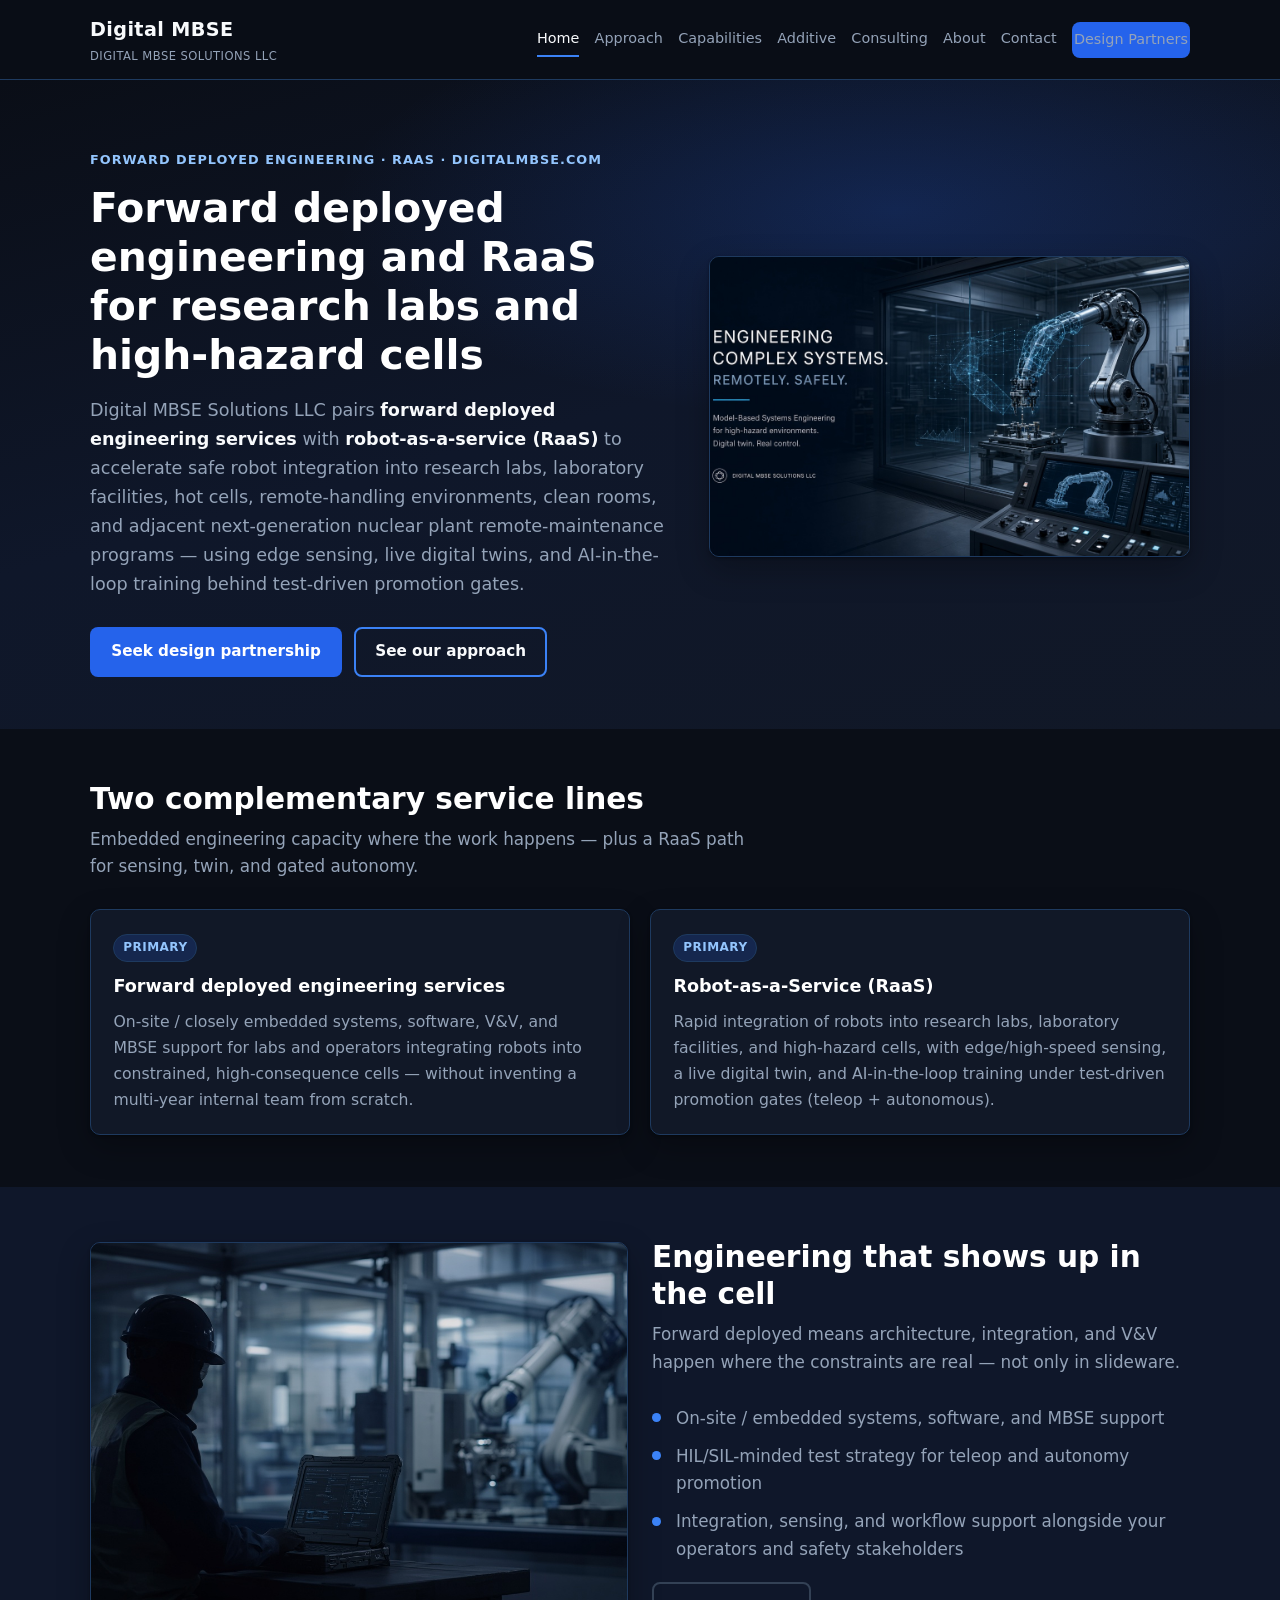
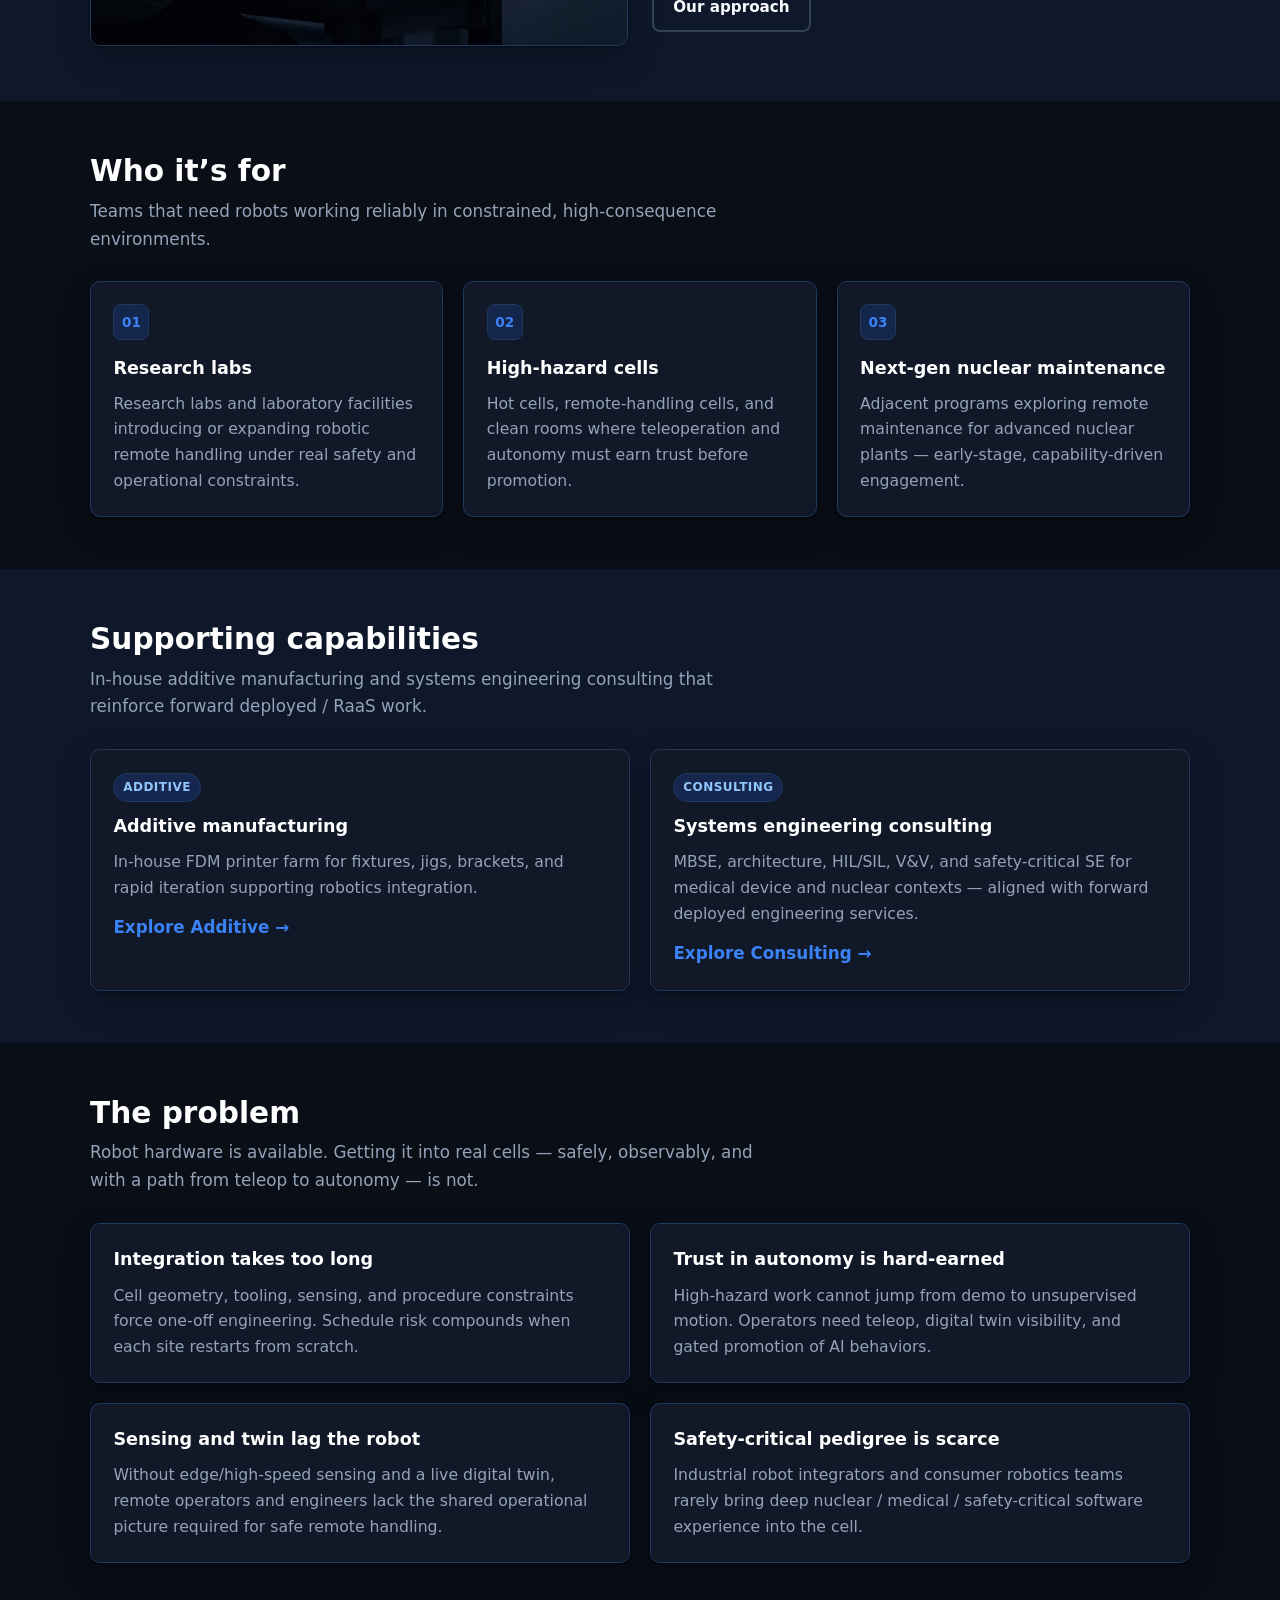
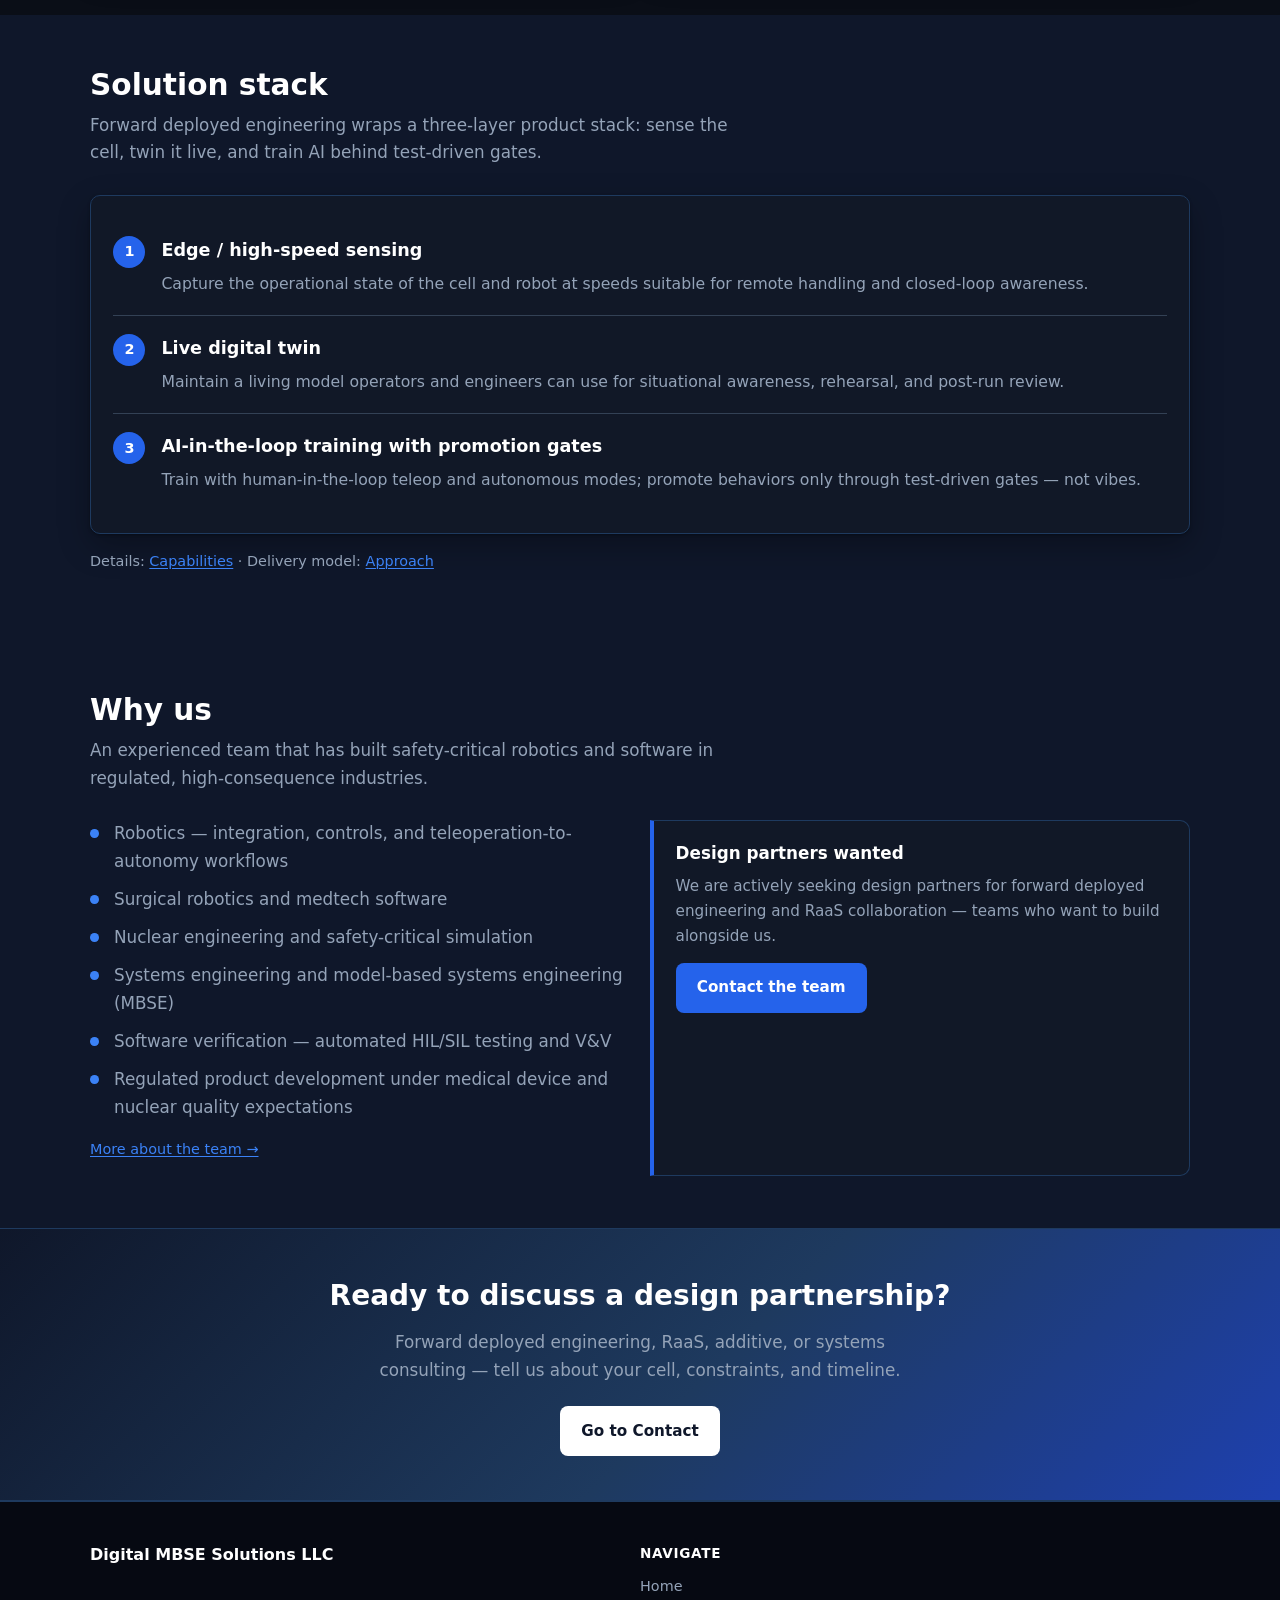
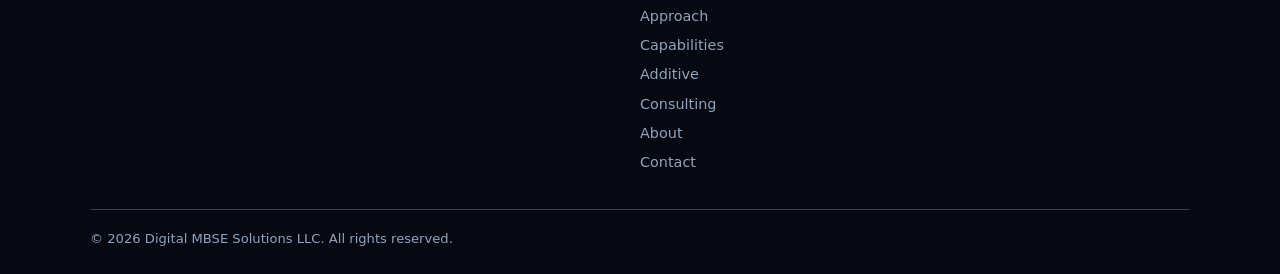
==== commit 8b98f486: "Remove disclaimers and AI image captions" ====
--- a/index.html
+++ b/index.html
@@ -48,8 +48,7 @@
           </div>
         </div>
         <figure class="media">
-          <img src="images/hero-raas-cell.png" alt="Illustrative remote-handling cell with robotic arm and sensing for RaaS integration">
-          <figcaption>Illustrative — Grok-generated</figcaption>
+          <img src="images/hero-raas-cell.png" alt="Remote-handling cell with robotic arm and sensing for RaaS integration">
         </figure>
       </div>
     </section>
@@ -78,8 +77,7 @@
     <section class="section section-alt" aria-labelledby="fde-heading">
       <div class="container media-split">
         <figure class="media media-tall">
-          <img src="images/forward-deployed-engineering.png" alt="Illustrative forward deployed engineer working alongside operators at a robotics cell">
-          <figcaption>Illustrative — Grok-generated</figcaption>
+          <img src="images/forward-deployed-engineering.png" alt="Forward deployed engineer working alongside operators at a robotics cell">
         </figure>
         <div>
           <div class="section-header">
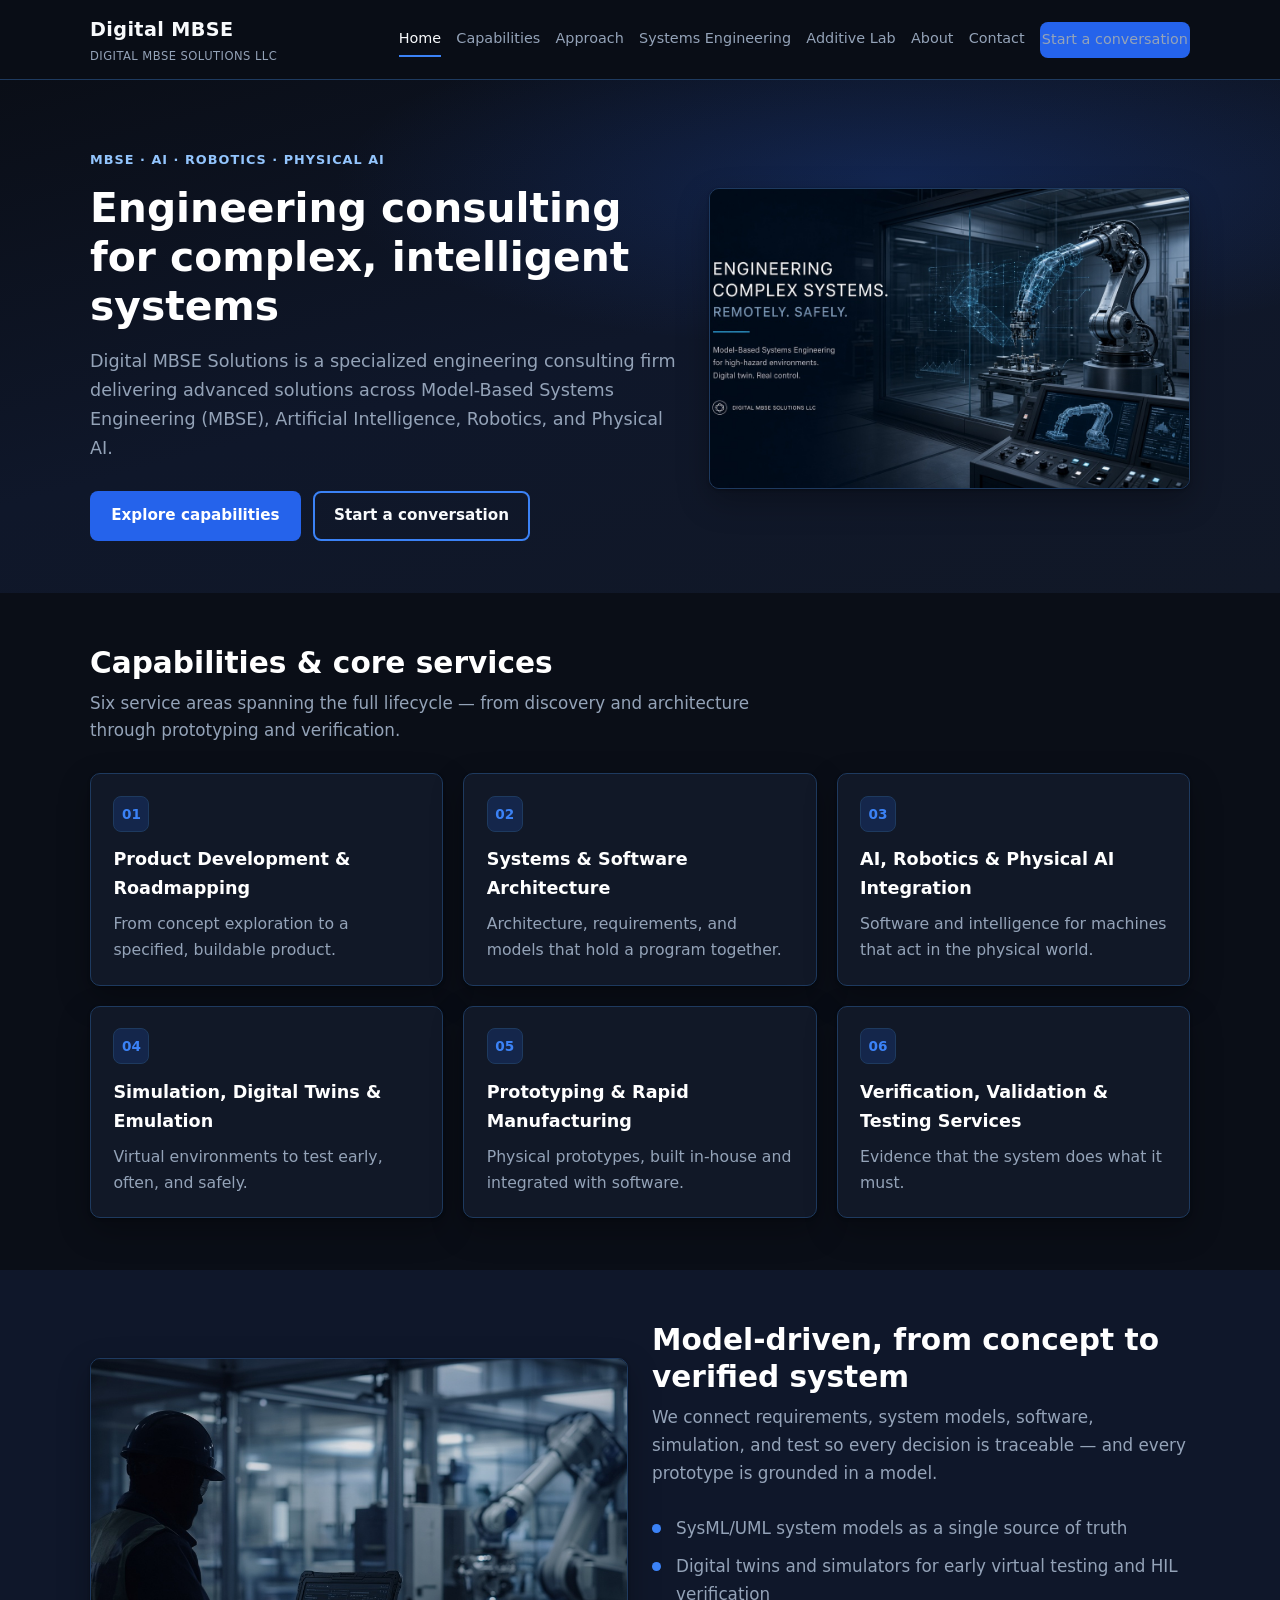
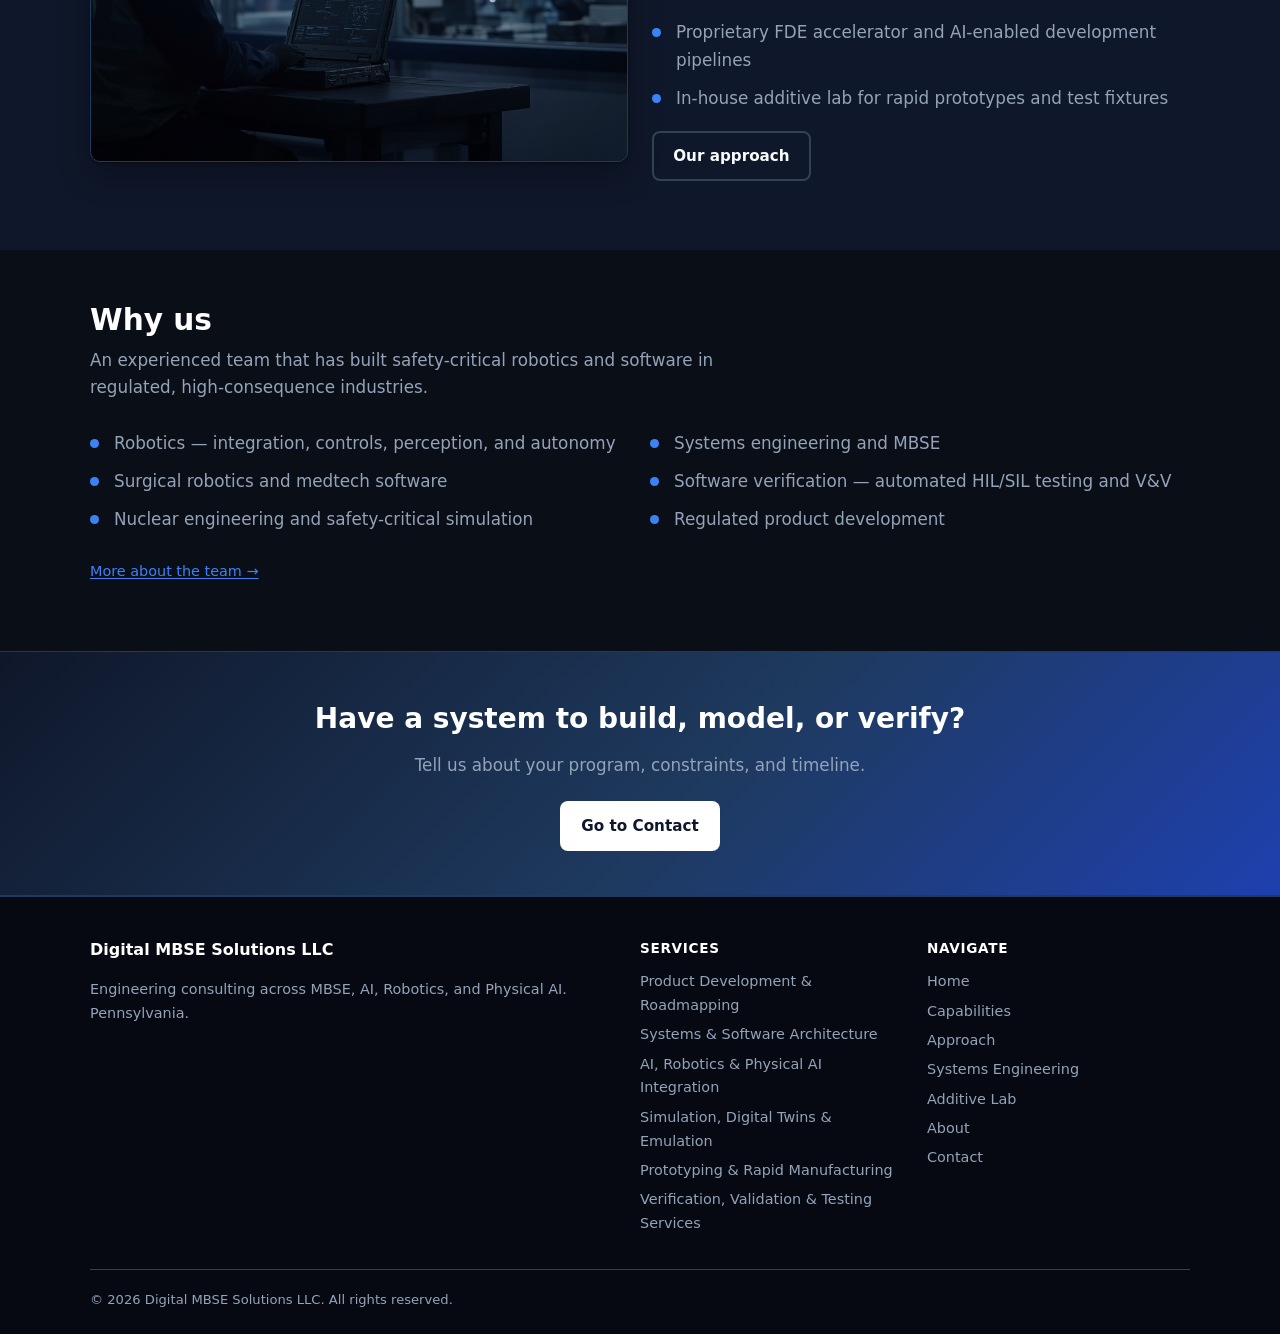
==== commit 488e6c8f: "Reposition site around six capability areas; add BRAND.md style guide" ====
--- a/index.html
+++ b/index.html
@@ -3,8 +3,8 @@
 <head>
   <meta charset="utf-8">
   <meta name="viewport" content="width=device-width, initial-scale=1">
-  <meta name="description" content="Digital MBSE Solutions LLC — forward deployed engineering services and robot-as-a-service for research labs, laboratory facilities, and high-hazard cells.">
-  <title>Digital MBSE | Forward Deployed Engineering &amp; RaaS</title>
+  <meta name="description" content="Digital MBSE Solutions LLC is an engineering consulting firm delivering Model-Based Systems Engineering (MBSE), AI, robotics, and Physical AI solutions.">
+  <title>Digital MBSE | MBSE, AI, Robotics &amp; Physical AI Engineering Consulting</title>
   <link rel="stylesheet" href="css/styles.css">
 </head>
 <body>
@@ -18,13 +18,13 @@
       </a>
       <nav class="nav" aria-label="Primary">
         <a href="index.html" aria-current="page">Home</a>
+        <a href="capabilities.html">Capabilities</a>
         <a href="approach.html">Approach</a>
-        <a href="capabilities.html">Capabilities</a>
-        <a href="additive-manufacturing.html">Additive</a>
-        <a href="systems-consulting.html">Consulting</a>
+        <a href="systems-consulting.html">Systems Engineering</a>
+        <a href="additive-manufacturing.html">Additive Lab</a>
         <a href="about.html">About</a>
         <a href="contact.html">Contact</a>
-        <a class="btn btn-primary btn-header" href="contact.html">Design Partners</a>
+        <a class="btn btn-primary btn-header" href="contact.html">Start a conversation</a>
       </nav>
     </div>
   </header>
@@ -33,43 +33,57 @@
     <section class="hero">
       <div class="container hero-layout">
         <div>
-          <p class="hero-eyebrow">Forward Deployed Engineering · RaaS · digitalmbse.com</p>
-          <h1>Forward deployed engineering and RaaS for research labs and high-hazard cells</h1>
-          <p class="hero-lead">
-            Digital MBSE Solutions LLC pairs <strong>forward deployed engineering services</strong> with
-            <strong>robot-as-a-service (RaaS)</strong> to accelerate safe robot integration into research labs,
-            laboratory facilities, hot cells, remote-handling environments, clean rooms, and adjacent next-generation
-            nuclear plant remote-maintenance programs — using edge sensing, live digital twins, and
-            AI-in-the-loop training behind test-driven promotion gates.
-          </p>
+          <p class="hero-eyebrow">MBSE · AI · Robotics · Physical AI</p>
+          <h1>Engineering consulting for complex, intelligent systems</h1>
+          <p class="hero-lead">Digital MBSE Solutions is a specialized engineering consulting firm delivering advanced solutions across Model-Based Systems Engineering (MBSE), Artificial Intelligence, Robotics, and Physical AI.</p>
           <div class="hero-actions">
-            <a class="btn btn-primary" href="contact.html">Seek design partnership</a>
-            <a class="btn btn-secondary" href="approach.html">See our approach</a>
+            <a class="btn btn-primary" href="capabilities.html">Explore capabilities</a>
+            <a class="btn btn-secondary" href="contact.html">Start a conversation</a>
           </div>
         </div>
         <figure class="media">
-          <img src="images/hero-raas-cell.png" alt="Remote-handling cell with robotic arm and sensing for RaaS integration">
+          <img src="images/hero-raas-cell.png" alt="Robotic arm with sensing in an engineered work cell">
         </figure>
       </div>
     </section>
 
-    <section class="section" aria-labelledby="value-heading">
+    <section class="section" aria-labelledby="areas-heading">
       <div class="container">
         <div class="section-header">
-          <h2 id="value-heading">Two complementary service lines</h2>
-          <p>Embedded engineering capacity where the work happens — plus a RaaS path for sensing, twin, and gated autonomy.</p>
+          <h2 id="areas-heading">Capabilities &amp; core services</h2>
+          <p>Six service areas spanning the full lifecycle — from discovery and architecture through prototyping and verification.</p>
         </div>
-        <div class="grid-2">
-          <article class="card">
-            <span class="pill">Primary</span>
-            <h3>Forward deployed engineering services</h3>
-            <p>On-site / closely embedded systems, software, V&amp;V, and MBSE support for labs and operators integrating robots into constrained, high-consequence cells — without inventing a multi-year internal team from scratch.</p>
-          </article>
-          <article class="card">
-            <span class="pill">Primary</span>
-            <h3>Robot-as-a-Service (RaaS)</h3>
-            <p>Rapid integration of robots into research labs, laboratory facilities, and high-hazard cells, with edge/high-speed sensing, a live digital twin, and AI-in-the-loop training under test-driven promotion gates (teleop + autonomous).</p>
-          </article>
+        <div class="grid-3">
+          <a class="card" href="capabilities.html#product-development" style="text-decoration:none;">
+            <div class="card-icon" aria-hidden="true">01</div>
+            <h3>Product Development &amp; Roadmapping</h3>
+            <p>From concept exploration to a specified, buildable product.</p>
+          </a>
+          <a class="card" href="capabilities.html#systems-software-architecture" style="text-decoration:none;">
+            <div class="card-icon" aria-hidden="true">02</div>
+            <h3>Systems &amp; Software Architecture</h3>
+            <p>Architecture, requirements, and models that hold a program together.</p>
+          </a>
+          <a class="card" href="capabilities.html#ai-robotics-physical-ai" style="text-decoration:none;">
+            <div class="card-icon" aria-hidden="true">03</div>
+            <h3>AI, Robotics &amp; Physical AI Integration</h3>
+            <p>Software and intelligence for machines that act in the physical world.</p>
+          </a>
+          <a class="card" href="capabilities.html#simulation-digital-twins" style="text-decoration:none;">
+            <div class="card-icon" aria-hidden="true">04</div>
+            <h3>Simulation, Digital Twins &amp; Emulation</h3>
+            <p>Virtual environments to test early, often, and safely.</p>
+          </a>
+          <a class="card" href="capabilities.html#prototyping-manufacturing" style="text-decoration:none;">
+            <div class="card-icon" aria-hidden="true">05</div>
+            <h3>Prototyping &amp; Rapid Manufacturing</h3>
+            <p>Physical prototypes, built in-house and integrated with software.</p>
+          </a>
+          <a class="card" href="capabilities.html#verification-validation-testing" style="text-decoration:none;">
+            <div class="card-icon" aria-hidden="true">06</div>
+            <h3>Verification, Validation &amp; Testing Services</h3>
+            <p>Evidence that the system does what it must.</p>
+          </a>
         </div>
       </div>
     </section>
@@ -77,166 +91,50 @@
     <section class="section section-alt" aria-labelledby="fde-heading">
       <div class="container media-split">
         <figure class="media media-tall">
-          <img src="images/forward-deployed-engineering.png" alt="Forward deployed engineer working alongside operators at a robotics cell">
+          <img src="images/forward-deployed-engineering.png" alt="Engineer working alongside operators at a robotics cell">
         </figure>
         <div>
           <div class="section-header">
-            <h2 id="fde-heading">Engineering that shows up in the cell</h2>
-            <p>Forward deployed means architecture, integration, and V&amp;V happen where the constraints are real — not only in slideware.</p>
+            <h2 id="fde-heading">Model-driven, from concept to verified system</h2>
+            <p>We connect requirements, system models, software, simulation, and test so every decision is traceable — and every prototype is grounded in a model.</p>
           </div>
           <ul class="list-check">
-            <li>On-site / embedded systems, software, and MBSE support</li>
-            <li>HIL/SIL-minded test strategy for teleop and autonomy promotion</li>
-            <li>Integration, sensing, and workflow support alongside your operators and safety stakeholders</li>
+            <li>SysML/UML system models as a single source of truth</li>
+            <li>Digital twins and simulators for early virtual testing and HIL verification</li>
+            <li>Proprietary FDE accelerator and AI-enabled development pipelines</li>
+            <li>In-house additive lab for rapid prototypes and test fixtures</li>
           </ul>
           <p style="margin-top:1.15rem;"><a class="btn btn-outline" href="approach.html">Our approach</a></p>
         </div>
       </div>
     </section>
 
-    <section class="section" aria-labelledby="who-heading">
-      <div class="container">
-        <div class="section-header">
-          <h2 id="who-heading">Who it’s for</h2>
-          <p>Teams that need robots working reliably in constrained, high-consequence environments.</p>
-        </div>
-        <div class="grid-3">
-          <article class="card">
-            <div class="card-icon" aria-hidden="true">01</div>
-            <h3>Research labs</h3>
-            <p>Research labs and laboratory facilities introducing or expanding robotic remote handling under real safety and operational constraints.</p>
-          </article>
-          <article class="card">
-            <div class="card-icon" aria-hidden="true">02</div>
-            <h3>High-hazard cells</h3>
-            <p>Hot cells, remote-handling cells, and clean rooms where teleoperation and autonomy must earn trust before promotion.</p>
-          </article>
-          <article class="card">
-            <div class="card-icon" aria-hidden="true">03</div>
-            <h3>Next-gen nuclear maintenance</h3>
-            <p>Adjacent programs exploring remote maintenance for advanced nuclear plants — early-stage, capability-driven engagement.</p>
-          </article>
-        </div>
-      </div>
-    </section>
-
-    <section class="section section-alt" aria-labelledby="extend-heading">
-      <div class="container">
-        <div class="section-header">
-          <h2 id="extend-heading">Supporting capabilities</h2>
-          <p>In-house additive manufacturing and systems engineering consulting that reinforce forward deployed / RaaS work.</p>
-        </div>
-        <div class="grid-2">
-          <article class="card">
-            <span class="pill">Additive</span>
-            <h3>Additive manufacturing</h3>
-            <p>In-house FDM printer farm for fixtures, jigs, brackets, and rapid iteration supporting robotics integration.</p>
-            <a class="card-link" href="additive-manufacturing.html">Explore Additive →</a>
-          </article>
-          <article class="card">
-            <span class="pill">Consulting</span>
-            <h3>Systems engineering consulting</h3>
-            <p>MBSE, architecture, HIL/SIL, V&amp;V, and safety-critical SE for medical device and nuclear contexts — aligned with forward deployed engineering services.</p>
-            <a class="card-link" href="systems-consulting.html">Explore Consulting →</a>
-          </article>
-        </div>
-      </div>
-    </section>
-
-    <section class="section" aria-labelledby="problem-heading">
-      <div class="container">
-        <div class="section-header">
-          <h2 id="problem-heading">The problem</h2>
-          <p>Robot hardware is available. Getting it into real cells — safely, observably, and with a path from teleop to autonomy — is not.</p>
-        </div>
-        <div class="grid-2">
-          <div class="card">
-            <h3>Integration takes too long</h3>
-            <p>Cell geometry, tooling, sensing, and procedure constraints force one-off engineering. Schedule risk compounds when each site restarts from scratch.</p>
-          </div>
-          <div class="card">
-            <h3>Trust in autonomy is hard-earned</h3>
-            <p>High-hazard work cannot jump from demo to unsupervised motion. Operators need teleop, digital twin visibility, and gated promotion of AI behaviors.</p>
-          </div>
-          <div class="card">
-            <h3>Sensing and twin lag the robot</h3>
-            <p>Without edge/high-speed sensing and a live digital twin, remote operators and engineers lack the shared operational picture required for safe remote handling.</p>
-          </div>
-          <div class="card">
-            <h3>Safety-critical pedigree is scarce</h3>
-            <p>Industrial robot integrators and consumer robotics teams rarely bring deep nuclear / medical / safety-critical software experience into the cell.</p>
-          </div>
-        </div>
-      </div>
-    </section>
-
-    <section class="section section-alt" aria-labelledby="solution-heading">
-      <div class="container">
-        <div class="section-header">
-          <h2 id="solution-heading">Solution stack</h2>
-          <p>Forward deployed engineering wraps a three-layer product stack: sense the cell, twin it live, and train AI behind test-driven gates.</p>
-        </div>
-        <div class="card">
-          <div class="stack-row">
-            <div class="stack-num">1</div>
-            <div>
-              <h3>Edge / high-speed sensing</h3>
-              <p>Capture the operational state of the cell and robot at speeds suitable for remote handling and closed-loop awareness.</p>
-            </div>
-          </div>
-          <div class="stack-row">
-            <div class="stack-num">2</div>
-            <div>
-              <h3>Live digital twin</h3>
-              <p>Maintain a living model operators and engineers can use for situational awareness, rehearsal, and post-run review.</p>
-            </div>
-          </div>
-          <div class="stack-row">
-            <div class="stack-num">3</div>
-            <div>
-              <h3>AI-in-the-loop training with promotion gates</h3>
-              <p>Train with human-in-the-loop teleop and autonomous modes; promote behaviors only through test-driven gates — not vibes.</p>
-            </div>
-          </div>
-        </div>
-        <p class="muted small" style="margin-top:1rem;">
-          Details: <a href="capabilities.html">Capabilities</a> · Delivery model: <a href="approach.html">Approach</a>
-        </p>
-      </div>
-    </section>
-
-
-    <section class="section section-alt" aria-labelledby="why-heading">
+    <section class="section" aria-labelledby="why-heading">
       <div class="container">
         <div class="section-header">
           <h2 id="why-heading">Why us</h2>
           <p>An experienced team that has built safety-critical robotics and software in regulated, high-consequence industries.</p>
         </div>
         <div class="grid-2">
-          <div>
-            <ul class="list-check">
-              <li>Robotics — integration, controls, and teleoperation-to-autonomy workflows</li>
-              <li>Surgical robotics and medtech software</li>
-              <li>Nuclear engineering and safety-critical simulation</li>
-              <li>Systems engineering and model-based systems engineering (MBSE)</li>
-              <li>Software verification — automated HIL/SIL testing and V&amp;V</li>
-              <li>Regulated product development under medical device and nuclear quality expectations</li>
-            </ul>
-            <p class="muted small" style="margin-top:1rem;"><a href="about.html">More about the team →</a></p>
-          </div>
-          <div class="callout">
-            <h3>Design partners wanted</h3>
-            <p>We are actively seeking design partners for forward deployed engineering and RaaS collaboration — teams who want to build alongside us.</p>
-            <p style="margin-top:0.85rem;"><a class="btn btn-primary" href="contact.html">Contact the team</a></p>
-          </div>
+          <ul class="list-check">
+            <li>Robotics — integration, controls, perception, and autonomy</li>
+            <li>Surgical robotics and medtech software</li>
+            <li>Nuclear engineering and safety-critical simulation</li>
+          </ul>
+          <ul class="list-check">
+            <li>Systems engineering and MBSE</li>
+            <li>Software verification — automated HIL/SIL testing and V&amp;V</li>
+            <li>Regulated product development</li>
+          </ul>
         </div>
+        <p class="muted small" style="margin-top:1rem;"><a href="about.html">More about the team →</a></p>
       </div>
     </section>
 
     <section class="cta-band" aria-labelledby="cta-heading">
       <div class="container">
-        <h2 id="cta-heading">Ready to discuss a design partnership?</h2>
-        <p>Forward deployed engineering, RaaS, additive, or systems consulting — tell us about your cell, constraints, and timeline.</p>
+        <h2 id="cta-heading">Have a system to build, model, or verify?</h2>
+        <p>Tell us about your program, constraints, and timeline.</p>
         <a class="btn btn-primary" href="contact.html">Go to Contact</a>
       </div>
     </section>
@@ -247,15 +145,27 @@
       <div class="footer-grid">
         <div class="footer-brand">
           <strong>Digital MBSE Solutions LLC</strong>
+          <p>Engineering consulting across MBSE, AI, Robotics, and Physical AI. Pennsylvania.</p>
+        </div>
+        <div>
+          <p class="footer-heading">Services</p>
+          <ul class="footer-nav">
+            <li><a href="capabilities.html#product-development">Product Development &amp; Roadmapping</a></li>
+            <li><a href="capabilities.html#systems-software-architecture">Systems &amp; Software Architecture</a></li>
+            <li><a href="capabilities.html#ai-robotics-physical-ai">AI, Robotics &amp; Physical AI Integration</a></li>
+            <li><a href="capabilities.html#simulation-digital-twins">Simulation, Digital Twins &amp; Emulation</a></li>
+            <li><a href="capabilities.html#prototyping-manufacturing">Prototyping &amp; Rapid Manufacturing</a></li>
+            <li><a href="capabilities.html#verification-validation-testing">Verification, Validation &amp; Testing Services</a></li>
+          </ul>
         </div>
         <div>
           <p class="footer-heading">Navigate</p>
           <ul class="footer-nav">
             <li><a href="index.html">Home</a></li>
+            <li><a href="capabilities.html">Capabilities</a></li>
             <li><a href="approach.html">Approach</a></li>
-            <li><a href="capabilities.html">Capabilities</a></li>
-            <li><a href="additive-manufacturing.html">Additive</a></li>
-            <li><a href="systems-consulting.html">Consulting</a></li>
+            <li><a href="systems-consulting.html">Systems Engineering</a></li>
+            <li><a href="additive-manufacturing.html">Additive Lab</a></li>
             <li><a href="about.html">About</a></li>
             <li><a href="contact.html">Contact</a></li>
           </ul>
--- a/css/styles.css
+++ b/css/styles.css
@@ -591,3 +591,10 @@
   .header-inner { flex-direction: column; align-items: flex-start; }
   .nav { width: 100%; }
 }
+
+/* Capability areas */
+.area { scroll-margin-top: 6rem; }
+.area + .area { border-top: 1px solid var(--border); }
+.area-head { display: flex; align-items: baseline; gap: 0.9rem; margin-bottom: 1.25rem; }
+.area-num { font-weight: 700; font-size: 1.05rem; color: var(--accent-bright); letter-spacing: 0.06em; }
+.area-head h2 { margin: 0; font-size: clamp(1.35rem, 2.4vw, 1.7rem); color: var(--white); line-height: 1.25; }
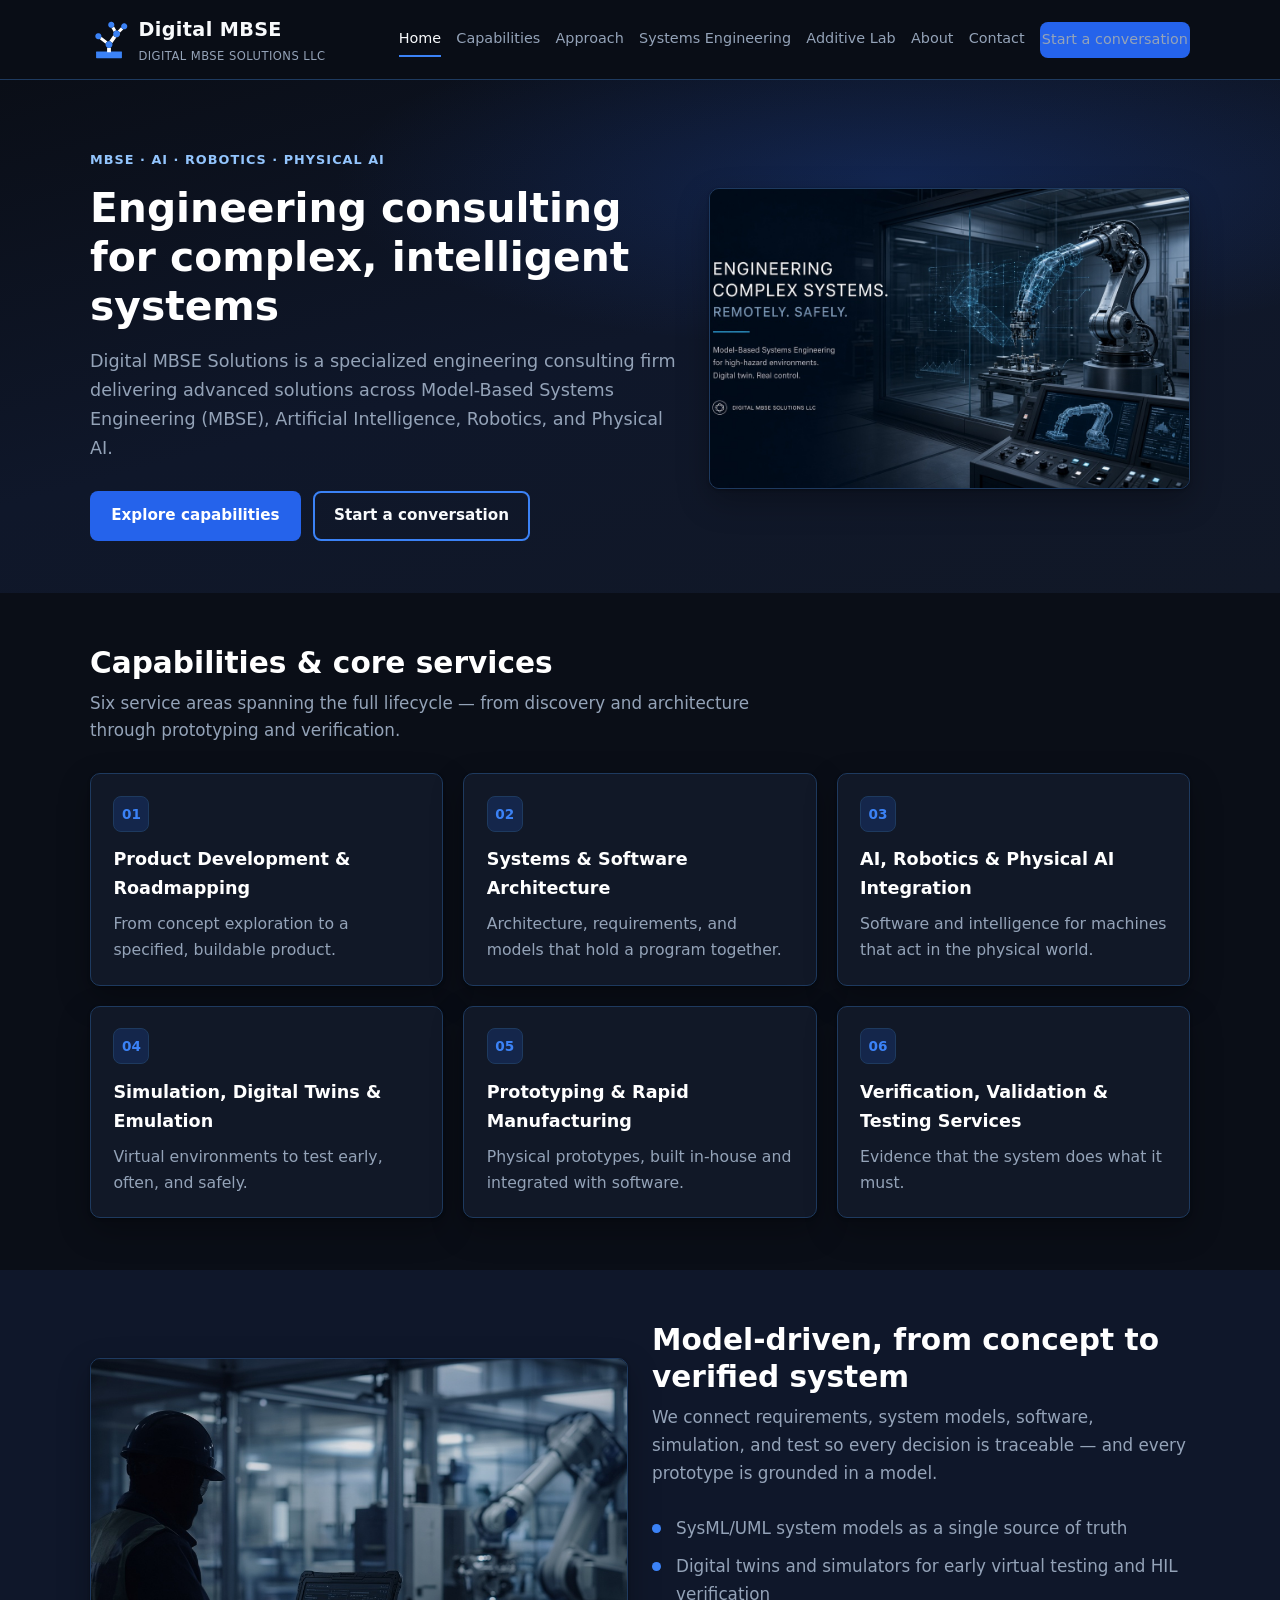
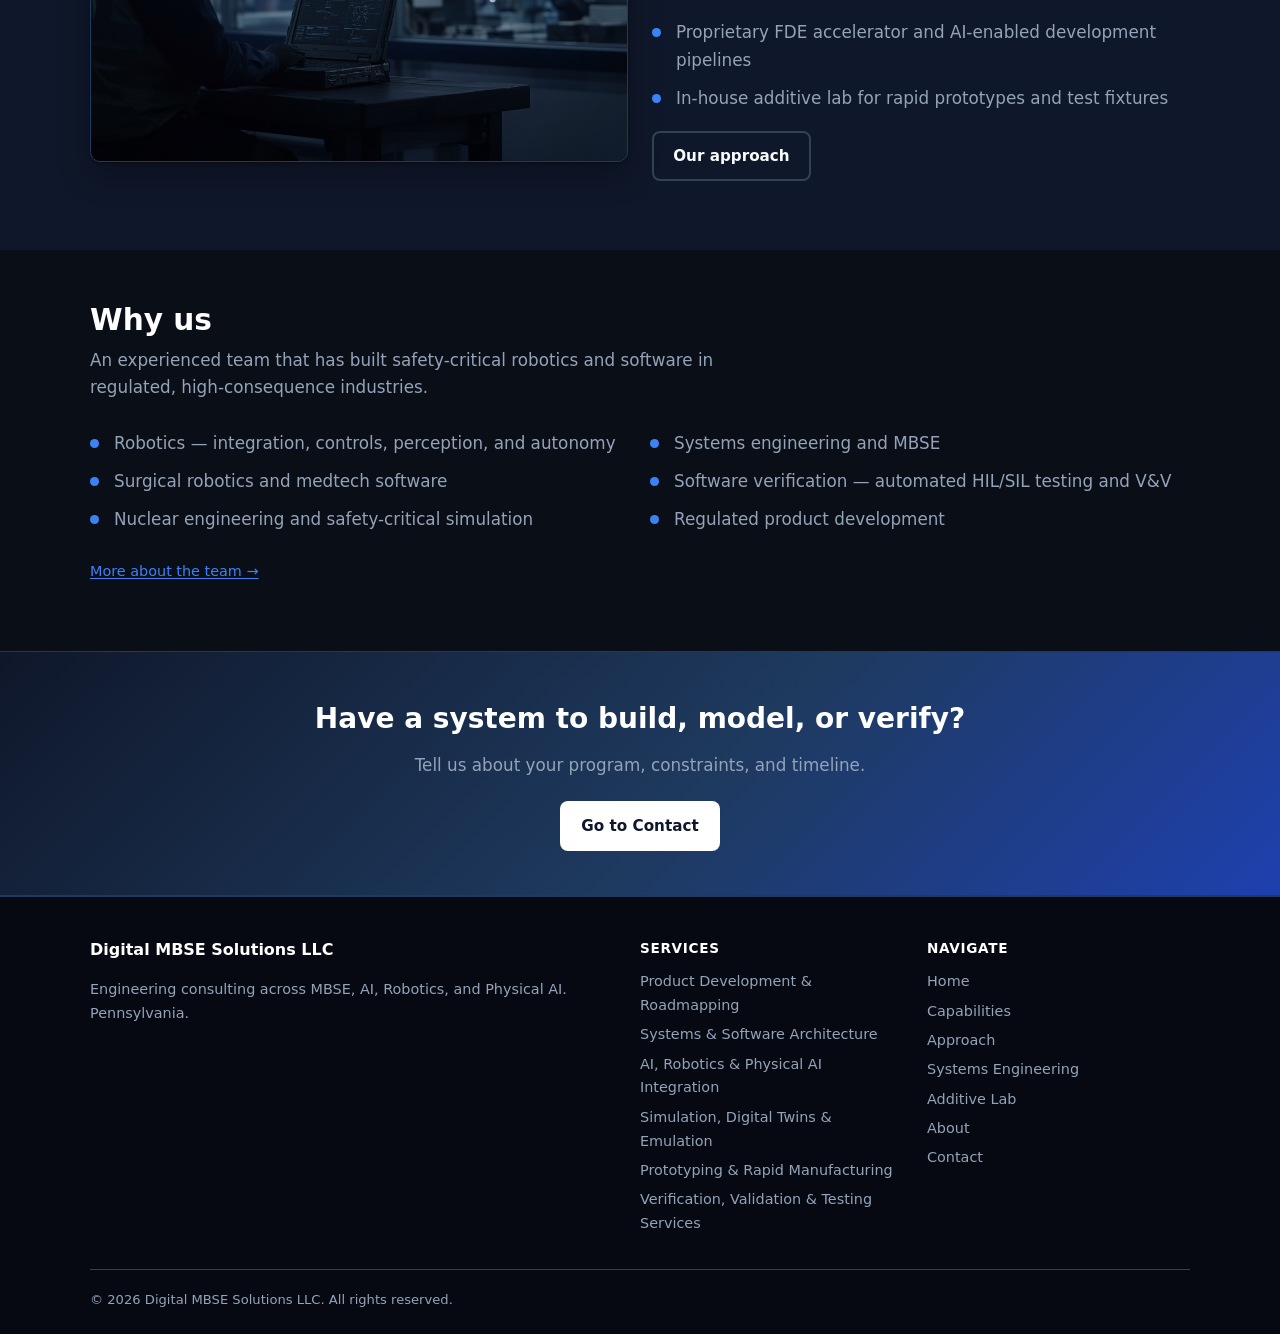
==== commit 242976b6: "Add Digital MBSE logo (tree-arm mark) to header and favicons" ====
--- a/index.html
+++ b/index.html
@@ -6,6 +6,10 @@
   <meta name="description" content="Digital MBSE Solutions LLC is an engineering consulting firm delivering Model-Based Systems Engineering (MBSE), AI, robotics, and Physical AI solutions.">
   <title>Digital MBSE | MBSE, AI, Robotics &amp; Physical AI Engineering Consulting</title>
   <link rel="stylesheet" href="css/styles.css">
+  <link rel="icon" href="favicon.svg" type="image/svg+xml">
+  <link rel="icon" href="favicon-32.png" sizes="32x32" type="image/png">
+  <link rel="icon" href="favicon-16.png" sizes="16x16" type="image/png">
+  <link rel="apple-touch-icon" href="apple-touch-icon.png">
 </head>
 <body>
   <a class="skip-link" href="#main">Skip to content</a>
@@ -13,8 +17,8 @@
   <header class="site-header">
     <div class="container header-inner">
       <a class="logo" href="index.html">
-        <span class="logo-mark">Digital MBSE</span>
-        <span class="logo-sub">Digital MBSE Solutions LLC</span>
+        <img class="logo-icon" src="img/logo-mark.svg" alt="" width="38" height="38"><span class="logo-text"><span class="logo-mark">Digital MBSE</span>
+        <span class="logo-sub">Digital MBSE Solutions LLC</span></span>
       </a>
       <nav class="nav" aria-label="Primary">
         <a href="index.html" aria-current="page">Home</a>
--- a/css/styles.css
+++ b/css/styles.css
@@ -75,8 +75,8 @@
 
 .logo {
   display: flex;
-  flex-direction: column;
-  gap: 0.1rem;
+  align-items: center;
+  gap: 0.65rem;
   text-decoration: none;
   color: var(--text);
 }
@@ -230,6 +230,8 @@
 }
 .media-tall img { aspect-ratio: 4 / 3; }
 .media-square img { aspect-ratio: 1 / 1; }
+.media-wide { margin-top: 1.5rem; }
+.media-wide img { aspect-ratio: 16 / 9; }
 
 .gallery {
   display: grid;
@@ -598,3 +600,6 @@
 .area-head { display: flex; align-items: baseline; gap: 0.9rem; margin-bottom: 1.25rem; }
 .area-num { font-weight: 700; font-size: 1.05rem; color: var(--accent-bright); letter-spacing: 0.06em; }
 .area-head h2 { margin: 0; font-size: clamp(1.35rem, 2.4vw, 1.7rem); color: var(--white); line-height: 1.25; }
+
+.logo-icon { width: 38px; height: 38px; flex: none; display: block; }
+.logo-text { display: flex; flex-direction: column; gap: 0.1rem; }
